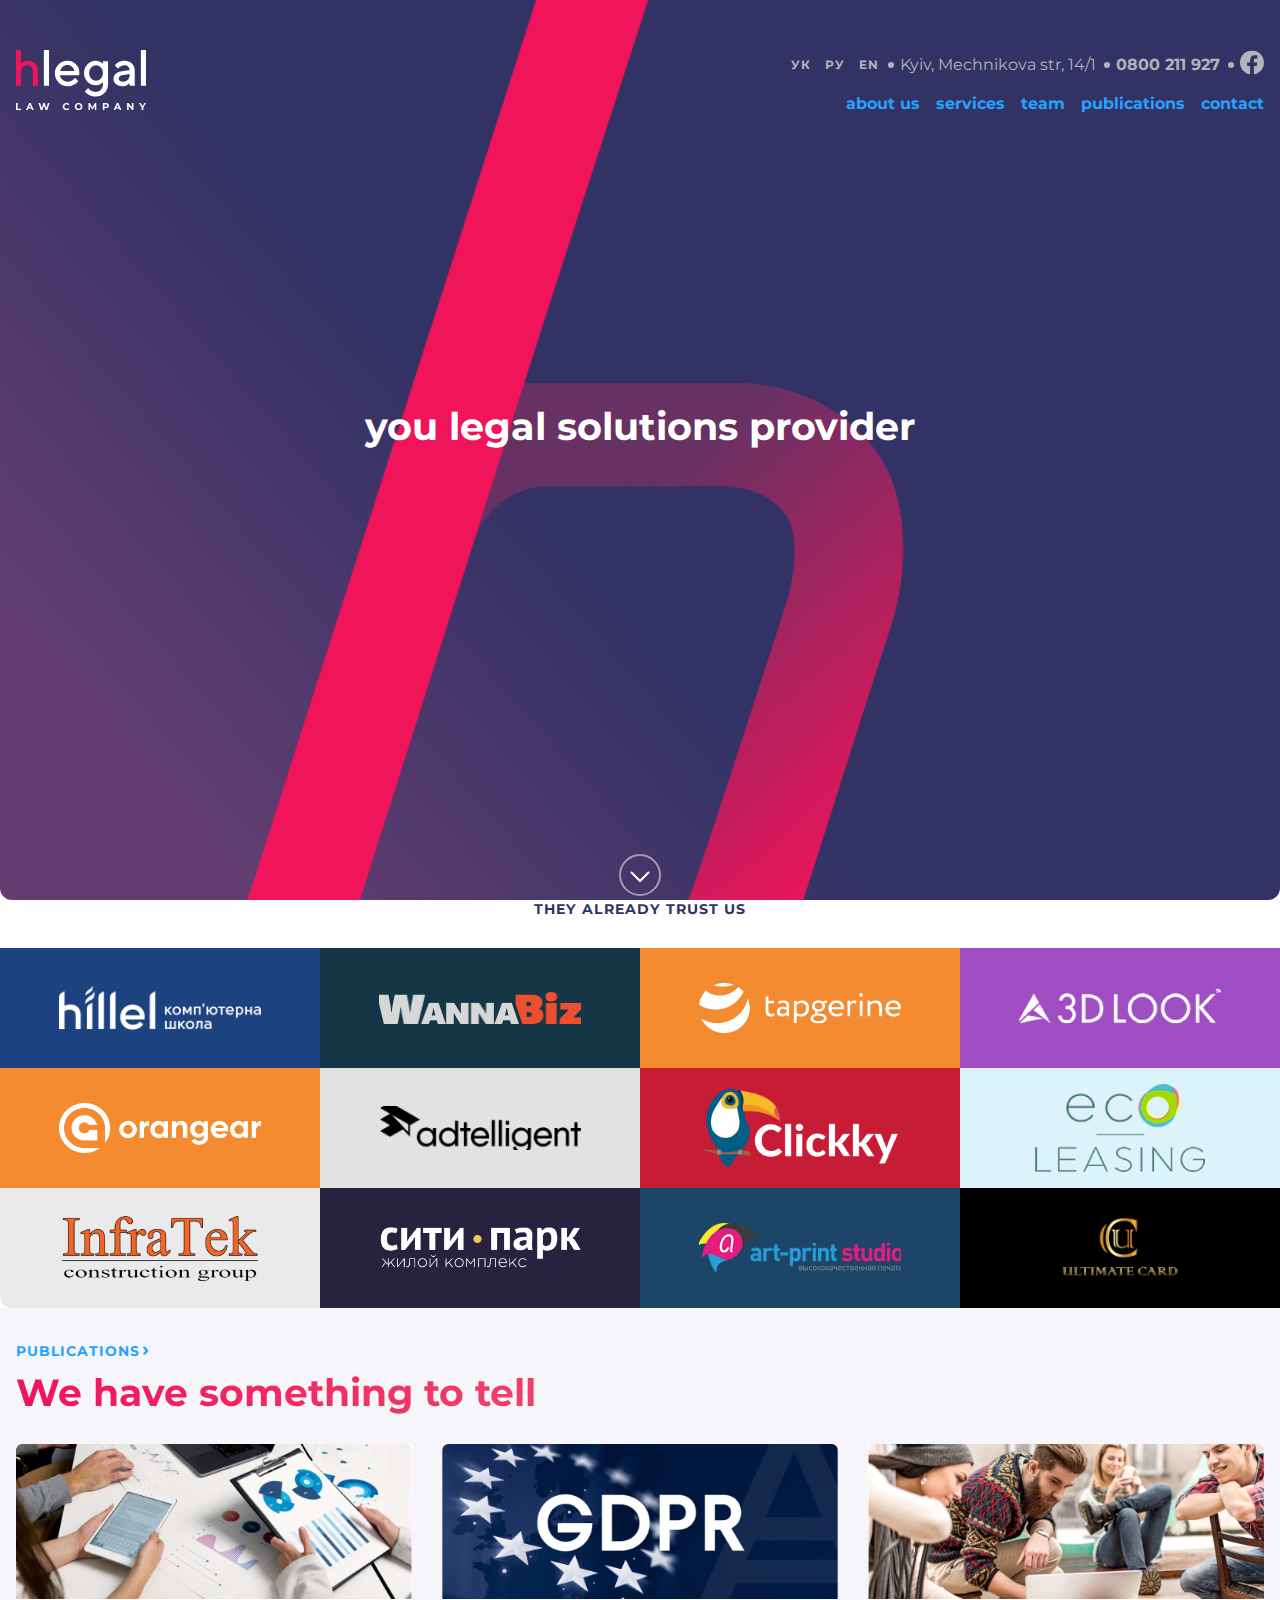
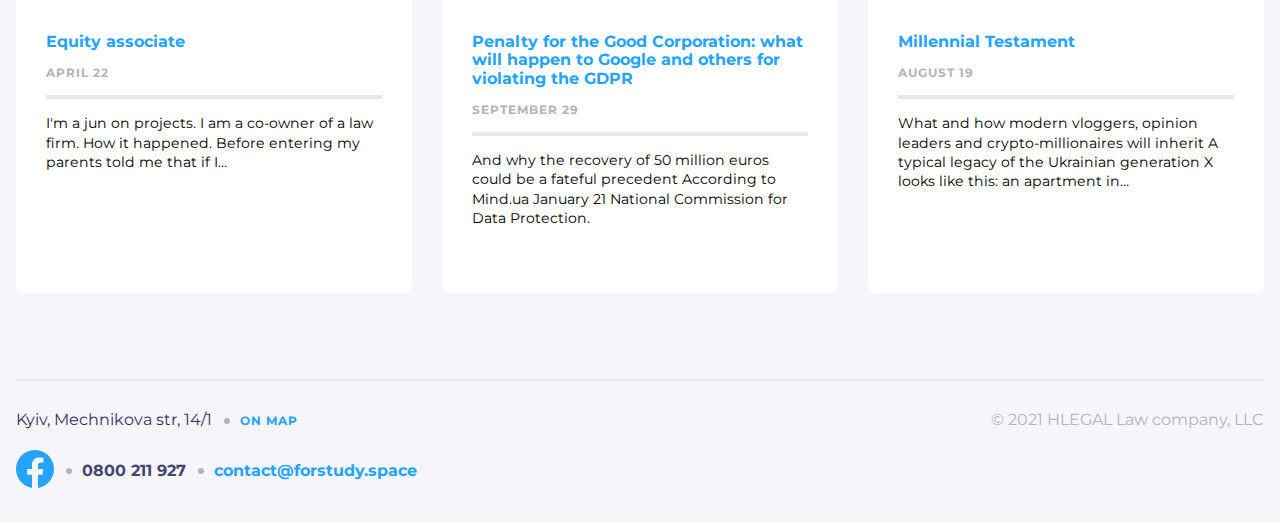
==== index.html @ 9ff01b65 "modified style.css, index.html, added images" ====
<!DOCTYPE html>
<html lang="en">

<head>
    <meta charset="UTF-8">
    <meta http-equiv="X-UA-Compatible" content="IE=edge">
    <meta name="viewport" content="width=device-width, initial-scale=1.0">
    <title>MAIN-PAGE</title>
    <link rel="stylesheet" href="./fonts/font.css">
    <link rel="stylesheet" href="style.css">
</head>

<body>
    <main>
        <div class="bg-gradient">
            <header class="header">
                <div class="main-container">
                    <div class="header-grid-wrapper">
                        <div class="display-flex header-item1">
                            <div class="display-flex">
                                <a href="#" class="logo"><img class="img-logo" src="./images/MainLogo-for-darkpage.svg"
                                        alt="Logo"></a>
                            </div>

                            <div class="burger">
                                <span class=""><img src="./images/Hamburger.svg" alt="burger"></span>
                            </div>
                        </div>

                        <div class="display-flex header-item2 flex-end mobile-flex-start">
                            <div class="lang-buttons">
                                <a href="#" class="lang-btn">ук</a>
                                <a href="#" class="lang-btn">ру</a>
                                <a href="#" class="lang-btn">en</a>
                            </div>

                            <div class="align-items">
                                <span class="dot"></span>
                                <p class="text-style1">Kyiv, Mechnikova str, 14/1</p>
                                <span class="dot"></span>
                                <a href="tel:+30800211927" class="text-style2">0800 211 927</a>
                                <span class="dot"></span>

                                <a class="facebook-mobile-none" href="#"><svg class="facebook-hover" width="24"
                                        height="25" viewBox="0 0 24 25" fill="none" xmlns="http://www.w3.org/2000/svg">
                                        <g clip-path="url(#clip0_1_539)">
                                            <path
                                                d="M24 12.5733C24 5.90541 18.6274 0.5 12 0.5C5.37258 0.5 0 5.90541 0 12.5733C0 18.5995 4.38823 23.5943 10.125 24.5V16.0633H7.07813V12.5733H10.125V9.91343C10.125 6.88755 11.9165 5.21615 14.6576 5.21615C15.9705 5.21615 17.3438 5.45195 17.3438 5.45195V8.42313H15.8306C14.3399 8.42313 13.875 9.35379 13.875 10.3086V12.5733H17.2031L16.6711 16.0633H13.875V24.5C19.6118 23.5943 24 18.5995 24 12.5733Z"
                                                fill="#B3B3BA" />
                                        </g>
                                        <defs>
                                            <clipPath id="clip0_1_539">
                                                <rect width="24" height="24" fill="white"
                                                    transform="translate(0 0.5)" />
                                            </clipPath>
                                        </defs>
                                    </svg>
                                </a>
                            </div>
                        </div>

                        <div class="header-item3">
                            <nav class="nav flex-end mobile-flex-start active">
                                <div class="menu">
                                    <a href="#" class="nav-link">about us</a>
                                    <a href="./pages/service.html" class="nav-link">services</a>
                                    <a href="./pages/team.html" class="nav-link">team</a>
                                    <a href="#" class="nav-link">publications</a>
                                    <a href="./pages/contact.html" class="nav-link">contact</a>
                                </div>
                            </nav>
                        </div>
                    </div>
                </div>
            </header>
            <section class="main-section">
                <div class="content-block">
                    <div></div>
                    <h1>you legal solutions provider</h1>
                    <a href="#" class="hover-scroll-arrow"><svg width="42" height="42" viewBox="0 0 42 42" fill="none"
                            xmlns="http://www.w3.org/2000/svg">
                            <g clip-path="url(#clip0_1_3099)">
                                <circle opacity="0.5" cx="21" cy="21" r="20" stroke="white" stroke-width="2" />
                                <path d="M12 18L21 27L30 18" stroke="white" stroke-width="2" />
                            </g>
                            <defs>
                                <clipPath id="clip0_1_3099">
                                    <rect width="42" height="42" fill="white" />
                                </clipPath>
                            </defs>
                        </svg></a>
                </div>
            </section>
        </div>

        <section class="company-logos-section">
            <h3>They already trust us</h3>
            <div class="logos-wrapper">
                <div class="logo-item bg-blue"><img src="./images/company1.png" alt="logo"></div>
                <div class="logo-item bg-dark-blue"><img src="./images/company2.png" alt="logo"></div>
                <div class="logo-item bg-orange"><img src="./images/company3.png" alt="logo"></div>
                <div class="logo-item bg-violet"><img src="./images/company4.png" alt="logo"></div>
                <div class="logo-item bg-orange"><img src="./images/company5.png" alt="logo"></div>
                <div class="logo-item bg-gray1"><img src="./images/company6.png" alt="logo"></div>
                <div class="logo-item bg-red"><img src="./images/company7.png" alt="logo"></div>
                <div class="logo-item bg-light"><img src="./images/company8.png" alt="logo"></div>
                <div class="logo-item bg-gray2"><img src="./images/company9.png" alt="logo"></div>
                <div class="logo-item bg-dark-violet"><img src="./images/company10.png" alt="logo"></div>
                <div class="logo-item bg-indigo"><img src="./images/company11.png" alt="logo"></div>
                <div class="logo-item bg-black"><img src="./images/company12.png" alt="logo"></div>
            </div>
        </section>

        <section class="service-card-section">
            <div class="main-container">
                <div>
                    <div>
                        <p class="subtitle">Publications<span>&rsaquo;</span></p>
                    </div>
                    <h2 class="service-title-style">We have something to tell</h2>
                </div>

                <div class="service-cards">
                    <article class="single-card">
                        <img src="./images/service-card1.jpg" alt="project">
                        <div class="card-content">
                            <h4>Equity associate</h4>
                            <p class="data">April 22</p>
                            <hr>
                            <p class="card-description">I'm a jun on projects. I am a co-owner of a law firm. How it
                                happened. Before
                                entering my parents told me that if I…
                            </p>
                        </div>
                    </article>

                    <article class="single-card">
                        <img src="./images/service-card2.jpg" alt="euro flag">
                        <div class="card-content">
                            <h4>Penalty for the Good Corporation: what will happen to Google and others for violating
                                the GDPR</h4>
                            <p class="data">September 29</p>
                            <hr>
                            <p class="card-description">And why the recovery of 50 million euros could be a fateful
                                precedent According to Mind.ua January 21 National Commission for Data Protection.
                            </p>
                        </div>
                    </article>

                    <article class="single-card fortablet">
                        <img src="./images/service-card3.jpg" alt="vloggers">
                        <div class="card-content">
                            <h4>Millennial Testament</h4>
                            <p class="data">August 19</p>
                            <hr>
                            <p class="card-description">What and how modern vloggers, opinion leaders and
                                crypto-millionaires will inherit A typical legacy of the Ukrainian generation X looks
                                like this: an apartment in…
                            </p>
                        </div>
                    </article>
                </div>
            </div>
        </section>
    </main>
    <footer class="footer">
        <div class="main-container">
            <hr class="footer-line">
            <div class="space-between flex-wrap">
                <div class="">
                    <div class="display-flex dots-gap-footer">
                        <p class="address">Kyiv, Mechnikova str, 14/1</p>
                        <span class="dot"></span>
                        <a class="map-link" href="#">on map</a>
                    </div>
                    <div class="facebook-block">
                        <a href="#">
                            <svg class="facebook-hover" width="38" height="38" viewBox="0 0 38 38" fill="none"
                                xmlns="http://www.w3.org/2000/svg">
                                <g clip-path="url(#clip0_1_471)">
                                    <path
                                        d="M38 19.1161C38 8.55857 29.4934 0 19 0C8.50658 0 0 8.55857 0 19.1161C0 28.6575 6.94803 36.5659 16.0312 38V24.6419H11.207V19.1161H16.0312V14.9046C16.0312 10.1136 18.8678 7.46723 23.2078 7.46723C25.2866 7.46723 27.4609 7.84059 27.4609 7.84059V12.545H25.0651C22.7048 12.545 21.9688 14.0185 21.9688 15.5302V19.1161H27.2383L26.3959 24.6419H21.9688V38C31.052 36.5659 38 28.6575 38 19.1161Z"
                                        fill="#24A3FF" />
                                </g>
                                <defs>
                                    <clipPath id="clip0_1_471">
                                        <rect width="38" height="38" fill="white" />
                                    </clipPath>
                                </defs>
                            </svg>
                        </a>
                        <span class="dot"></span>
                        <a class="tel-style" href="tel:+30800211927">0800 211 927</a>
                        <span class="dot"></span>
                        <a class="e-mail" href="mailto:contact@forstudy.space">contact@forstudy.space</a>
                    </div>
                </div>
                <p class="copy">© 2021 HLEGAL Law company, LLC</p>
            </div>
        </div>

    </footer>

    <script src="./assets/jquery/jquery-3.7.1.js"></script>
    <script src="./js/script.js"></script>
</body>

</html>
---- fonts/font.css ----
@font-face {
  font-family: "Montserrat"; /* only font name */
  src: local("Montserrat"), url("./Montserrat-Bold.woff2") format("woff2"); /* Path to file with font */
  font-weight: 700;
  font-style: normal;
}

@font-face {
  font-family: "Montserrat"; /* only font name */
  src: local("Montserrat"), url("./Montserrat-Regular.woff2") format("woff2"); /* Path to file with font */
  font-weight: 400;
  font-style: normal;
}
---- style.css ----
:root {
  --container-width: 1600px;
  --basic-space: 1rem;
  --text-size: 16px;
  --text-color: #000000;
  --bg-basic-color: #ffffff;
  --bg-footer-color: #e7ded8;
  --footer-bg-color: #f5f5fa;
  --grey-text: #b3b3ba;
  --accent: #f0145a;
}

* {
  margin: 0;
  padding: 0;
  box-sizing: border-box;
}

a,
a:hover {
  text-decoration: none;
}

html {
  font-family: "Montserrat", sans-serif;
  color: var(--text-color);
  font-size: var(--text-size);
  line-height: 1.15;
  font-weight: 400;
}

body {
  min-height: 100vh;
  display: grid;
  grid-template-rows: auto 1fr auto;
  background-color: var(--basic-color);
}

.main-container {
  width: 100%;
  max-width: calc(var(--container-width) + var(--basic-space) * 2);
  padding-left: var(--basic-space);
  padding-right: var(--basic-space);
  margin-left: auto;
  margin-right: auto;
  position: relative;
}

.bg-gradient {
  border-radius: 0px 0px 12px 12px;
  background: linear-gradient(
    229deg,
    #323264 11.93%,
    #323264 57.17%,
    #643e72 87.46%
  );
  color: #ffffff;
}

.display-flex {
  display: flex;
}

.space-between {
  display: flex;
  justify-content: space-between;
}

.column {
  display: flex;
  flex-direction: column;
}

.align-items {
  display: flex;
  align-items: center;
  gap: 6px;
}

.flex-end {
  display: flex;
  justify-content: flex-end;
}

.align-items .text-style1 {
  color: var(--grey-text);
}
.align-items .text-style2 {
  color: var(--grey-text);
  font-weight: 700;
}

.dot {
  width: 6px;
  height: 6px;
  background-color: var(--grey-text);
  border-radius: 50%;
}

/*-----HEADER-------*/

.header-grid-wrapper {
  display: grid;
  grid-template-columns: repeat(2, 1fr);
  grid-template-rows: repeat(2, 1fr);
  gap: 16px;
  /*margin-bottom: 60px;*/
}

.header-item1 {
  grid-column: 1;
  grid-row: 1/3;
}
.header-item2 {
  grid-column: 2;
  grid-row: 1;
}
.header-item3 {
  grid-column: 2;
  grid-row: 2;
}

.header {
  background-color: transparent;
  padding-top: 50px;
  position: absolute;
  top: 0;
  left: 0;
  width: 100%;
}

.page-name {
  color: #323264;
  font-size: 2.3rem;
  margin-left: 4px;
}

.slash {
  margin-left: 4px;
}

.burger {
  display: none;
}

.lang-buttons {
  display: flex;
  align-items: center;
}

.lang-btn {
  text-transform: uppercase;
  color: var(--grey-text);
  font-size: 0.75rem;
  letter-spacing: 1px;
  font-weight: 700;
  padding: 5px 7px;
  background-color: transparent;
  border-radius: 8px;
}
.lang-btn:hover {
  background-color: var(--accent);
  color: #ffffff;
  transition: 0.3s;
}

.header-facebook:hover path {
  fill: var(--accent);
  transition: 0.3s;
}

.menu {
  display: flex;
  gap: 16px;
}

.nav-link {
  color: #24a3ff;
  text-align: right;
  font-size: var(--text-size);
  font-weight: 700;
}
.nav-link:hover {
  color: var(--accent);
  text-decoration: underline;
  transition: 0.3s;
}

/*-----MAIN SECTION------*/

.main-section {
  min-height: 100vh;
  background: url("./images/h-symbol-mainscreen.png") no-repeat center/contain;
}

.main-section .content-block {
  height: 100vh;
  display: flex;
  flex-direction: column;
  align-items: center;
  justify-content: space-between;
}

.content-block h1 {
  color: #fff;
  font-size: 2.38rem;
  font-weight: 700;
}

.content-block .hover-scroll-arrow svg:hover circle {
  stroke: var(--accent);
  transition: 0.3s;
}
.content-block .hover-scroll-arrow svg:hover path {
  stroke: var(--accent);
  transition: 0.3s;
}

/*----COMPANY LOGOS SECTION----*/

.company-logos-section h3 {
  font-size: 0.88rem;
  color: #323264;
  font-style: normal;
  font-weight: 700;
  line-height: normal;
  letter-spacing: 1px;
  text-transform: uppercase;
  text-align: center;
  margin-bottom: 30px;
}

.company-logos-section .logos-wrapper {
  display: grid;
  grid-template-columns: repeat(4, 1fr);
  max-width: 1700px;
  margin: 0 auto; /*верх и низ без отступов, справа и слева - auto, т.е.по центру контейнер будет*/
}

.company-logos-section .logos-wrapper .logo-item {
  padding: 1rem;
  height: 120px;
  display: flex;
  align-items: center;
  justify-content: center;
}

.company-logos-section .logos-wrapper .logo-item img {
  max-height: 100%;
  max-width: 70%;
}

.bg-blue {
  background-color: #1c4280;
  border-radius: 12px 0 0 0;
}
.bg-dark-blue {
  background-color: #143646;
}
.bg-orange {
  background-color: #f48b30;
}
.bg-violet {
  background-color: #9e4dc3;
  border-radius: 0 12px 0 0;
}
.bg-gray1 {
  background-color: #e2e2e4;
}
.bg-gray2 {
  background-color: #eaeaea;
  border-radius: 0 0 0 12px;
}
.bg-red {
  background-color: #c71c36;
}
.bg-light {
  background-color: #dcf3f9;
}
.bg-dark-violet {
  background-color: #282240;
}
.bg-indigo {
  background-color: #1d4568;
}
.bg-black {
  background-color: #000000;
  border-radius: 0 0 12px 0;
}

/*----SERVICE CARDS SECTION----*/

.service-card-section {
  background-color: var(--footer-bg-color);
  padding-top: 30px;
  padding-bottom: 40px;
}

.subtitle {
  color: #24a3ff;
  font-size: 0.87rem;
  font-weight: 700;
  letter-spacing: 1px;
  text-transform: uppercase;
  margin-bottom: 10px;
}
span {
  font-size: 20px;
  margin-left: 2px;
}

.service-title-style {
  background: linear-gradient(90deg, #f0145a 0.84%, #ef8080 99.96%);
  background-clip: text;
  -webkit-background-clip: text;
  -webkit-text-fill-color: transparent;
  font-size: 2.36rem;
  font-weight: 700;
}

.service-cards {
  display: grid;
  grid-template-columns: repeat(3, 1fr);
  gap: 30px;
  margin-top: 30px;
}

.single-card {
  border-radius: 8px;
  background-color: var(--bg-basic-color);
  height: 430px;
}
.card-content {
  padding: 30px;
}
.card-content h4 {
  color: #24a3ff;
  font-weight: 700;
  margin-bottom: 15px;
}
.data {
  color: var(--grey-text);
  font-size: 0.75rem;
  font-weight: 700;
  letter-spacing: 1px;
  text-transform: uppercase;
}
hr {
  height: 4px;
  background-color: #e6e6f0;
  border: none;
  margin-top: 15px;
  margin-bottom: 15px;
}
.card-description {
  color: var(--text-color);
  font-size: 0.88rem;
  line-height: 1.38;
}

/*-----FOOTER-------*/

.footer {
  background-color: var(--footer-bg-color);
  padding-top: 30px;
  padding-bottom: 30px;
}

.footer-line {
  height: 2px;
  background: #e6e6f0;
  border: none;
  margin-bottom: 30px;
}

.flex-wrap {
  flex-wrap: wrap;
}

.address {
  color: #323264;
  font-size: var(--text-size);
  font-weight: 400;
}

.map-link {
  color: #24a3ff;
  font-size: 0.75rem;
  font-weight: 700;
  letter-spacing: 1px;
  text-transform: uppercase;
}

.dots-gap-footer {
  display: flex;
  align-items: center;
  gap: 10px;
}

.facebook-hover:hover path {
  fill: var(--accent);
  transition: 0.3s;
}

.facebook-block {
  display: flex;
  align-items: center;
  gap: 10px;
  margin-top: 20px;
}

.facebook-block p {
  color: #46466e;
  font-size: var(--text-size);
  font-weight: 700;
}

.e-mail {
  color: #24a3ff;
  font-weight: 700;
}
.e-mail:hover,
.map-link:hover {
  color: var(--accent);
  transition: 0.3s;
}

.tel-style {
  color: #46466e;
  font-weight: 700;
}

.copy {
  color: var(--grey-text);
}

@media (max-width: 1440px) {
  .main-container {
    max-width: 1320px;
  }

  .smaller-container {
    max-width: 1080px;
  }

  /*----company-logos-section----*/
  .bg-blue,
  .bg-violet,
  .bg-gray,
  .bg-black {
    border-radius: 0 0 0 0;
  }

  /*---service-card-section----*/
  .single-card {
    max-width: 420px;
    height: 450px;
  }
  .single-card img {
    width: 100%;
  }
}

@media (max-width: 1024px) {
  .main-container,
  .smaller-container {
    max-width: 904px;
  }

  /*---service-card-section----*/
  .single-card {
    max-width: 420px;
    height: 556px;
  }
  .single-card img {
    width: 100%;
  }
}

@media (max-width: 768px) {
  /*----header----*/

  .header-grid-wrapper {
    display: flex;
    flex-direction: column;
    gap: 30px;
  }

  .header-item1 {
    order: 2;
  }
  .header-item2 {
    order: 1;
  }
  .header-item3 {
    order: 3;
  }

  .mobile-flex-start {
    display: flex;
    justify-content: flex-start;
  }

  /*----company-logos-section----*/
  .company-logos-section .logos-wrapper {
    grid-template-columns: repeat(3, 1fr);
  }

  /*---service-card-section----*/
  .service-cards {
    grid-template-columns: repeat(2, 1fr);
  }

  .fortablet {
    grid-column: 1/3;
    max-width: 100%;
    height: 100%;
  }

  /*----footer---*/
  .flex-wrap {
    margin-left: auto;
    margin-right: auto;
    justify-content: center;
    width: 90%;
  }
  .copy {
    margin-top: 30px;
  }
}

@media (max-width: 375px) {
  .img-logo {
    max-width: 69px;
  }
  .img-slash {
    max-width: 12px;
  }
  .page-name {
    font-size: 1.25rem;
  }

  .burger {
    display: block;
  }

  .header-item1 {
    display: flex;
    justify-content: space-between;
  }

  .header-item2 {
    display: flex;
    justify-content: space-between;
    background-color: #f5f5fa;
    margin-top: -50px;
    padding-top: 10px;
    padding-bottom: 10px;
    margin-left: -1rem;
    margin-right: -1rem;
  }

  .lang-buttons {
    margin-left: 10px;
  }

  .text-style2 {
    margin-right: 15px;
  }

  .nav,
  .text-style1,
  .dot,
  .facebook-mobile-none {
    display: none;
  }

  /*---header end ---*/

  /*----burger-menu----*/

  .burger {
    display: block;
    width: 30px;
    height: 30px;
    margin-left: auto;
    position: relative;
    z-index: 7;
  }
  .nav {
    position: fixed;
    inset: 0;
    width: 100%;
    height: 100%;
    padding: 0.5rem 1rem;
    z-index: -5;
  }
  .nav.active {
    z-index: 5;
    background-color: rgba(50, 50, 50, 0.85);
  }
  .nav .menu {
    display: flex;
    flex-direction: column;
    align-items: center;
    font-size: 1.5rem;
    background-color: #fff;
    border-radius: 0.5rem;
    height: 100%;
    transition: all 0.3s linear;
    transform: translateY(0);
    padding-top: 64px;
  }
  .nav.active .menu {
    transform: translateY(0);
  }

  .nav-link {
    padding: 7px 100px;
    background-color: #f5f5fa;
    border-radius: 12px;
  }
  .nav-link:hover {
    color: #f0145a;
    text-decoration: none;
  }

  /*----company-logos-section----*/
  .company-logos-section .logos-wrapper {
    grid-template-columns: 100%;
    max-height: calc(120px * 6); /*видим 6 лого-карточек*/
    overflow-y: auto; /*остальные лого-карточки будут скролиться*/
  }

  /*---service-card-section----*/
  .service-title-style {
    font-size: 1.88rem;
  }

  .service-cards {
    grid-template-columns: 100%;
  }

  .single-card {
    max-width: 420px;
    height: 100%;
  }

  .fortablet {
    grid-column: 1;
  }

  /*----footer--------*/
  .dot {
    display: none;
  }

  .dots-gap-footer,
  .facebook-block {
    display: flex;
    flex-direction: column;
  }

  .flex-wrap {
    max-width: 398px;
  }

  .copy {
    text-align: center;
  }
}
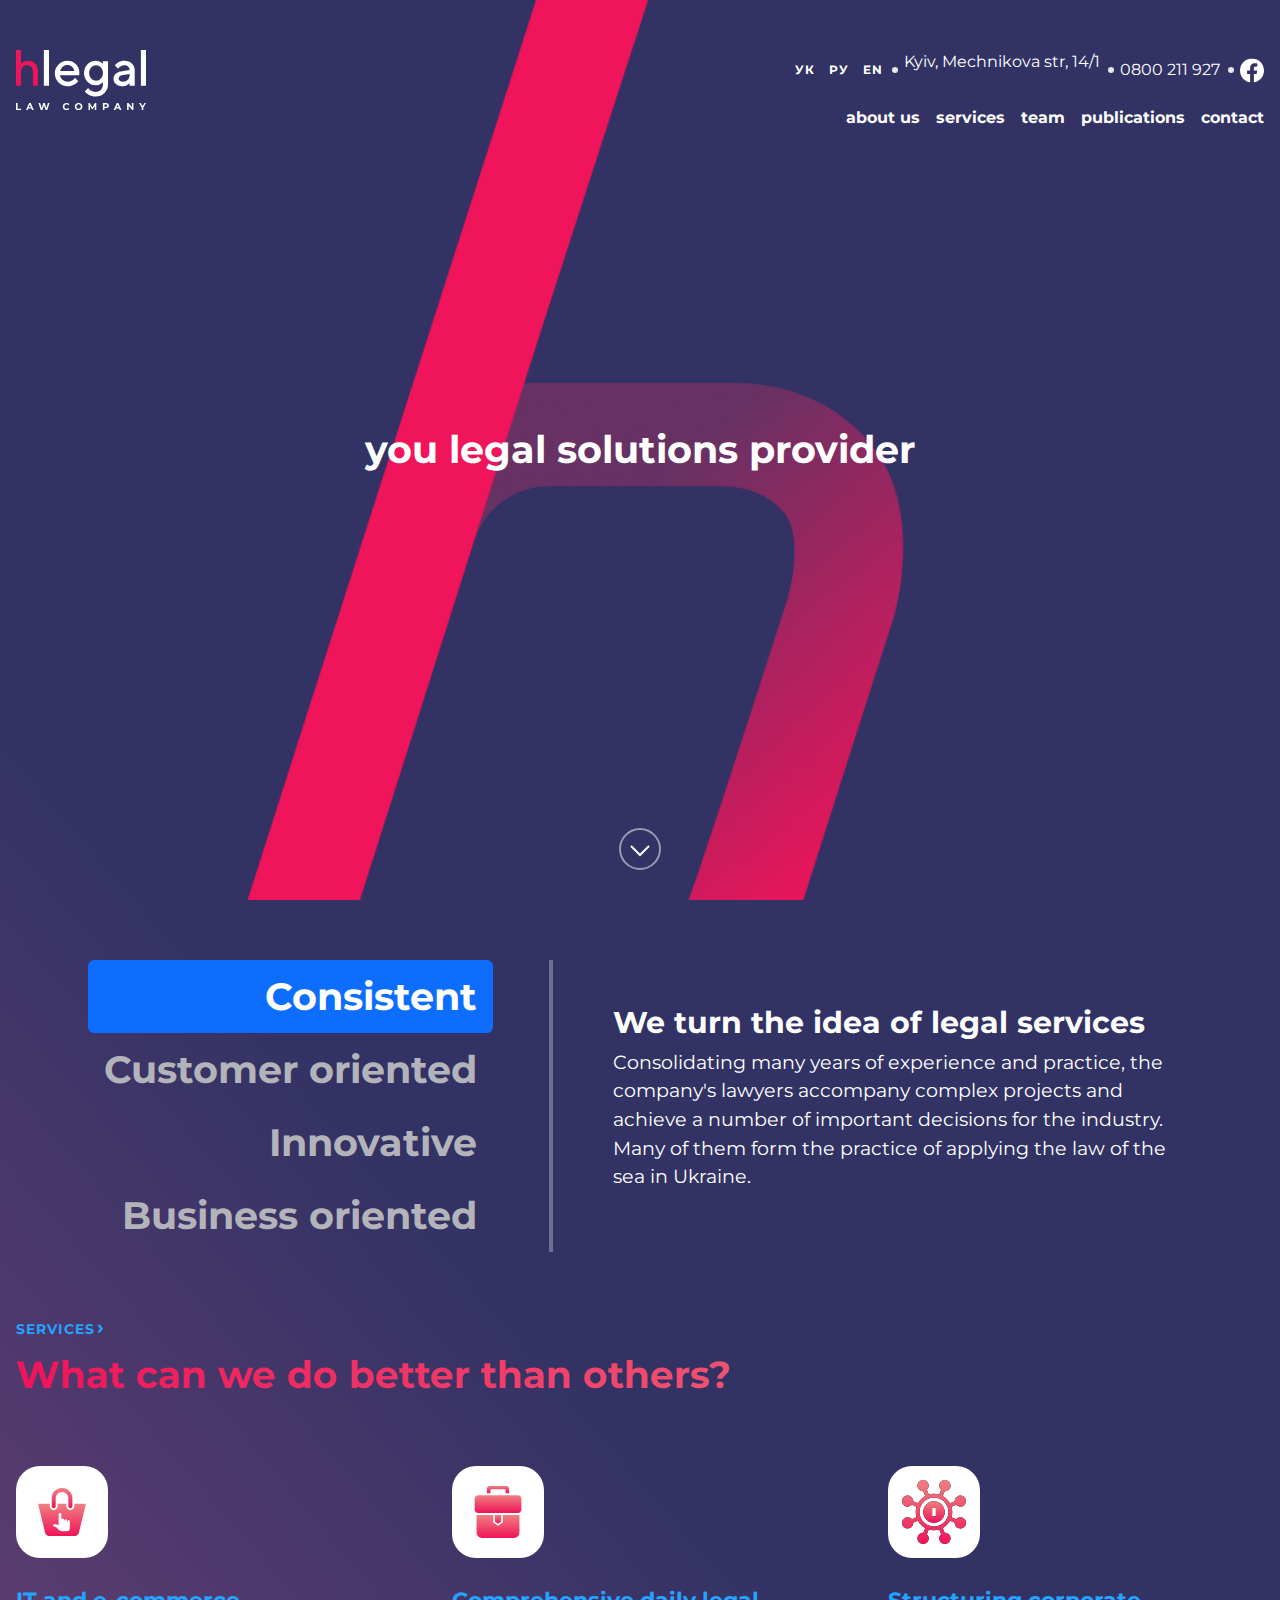
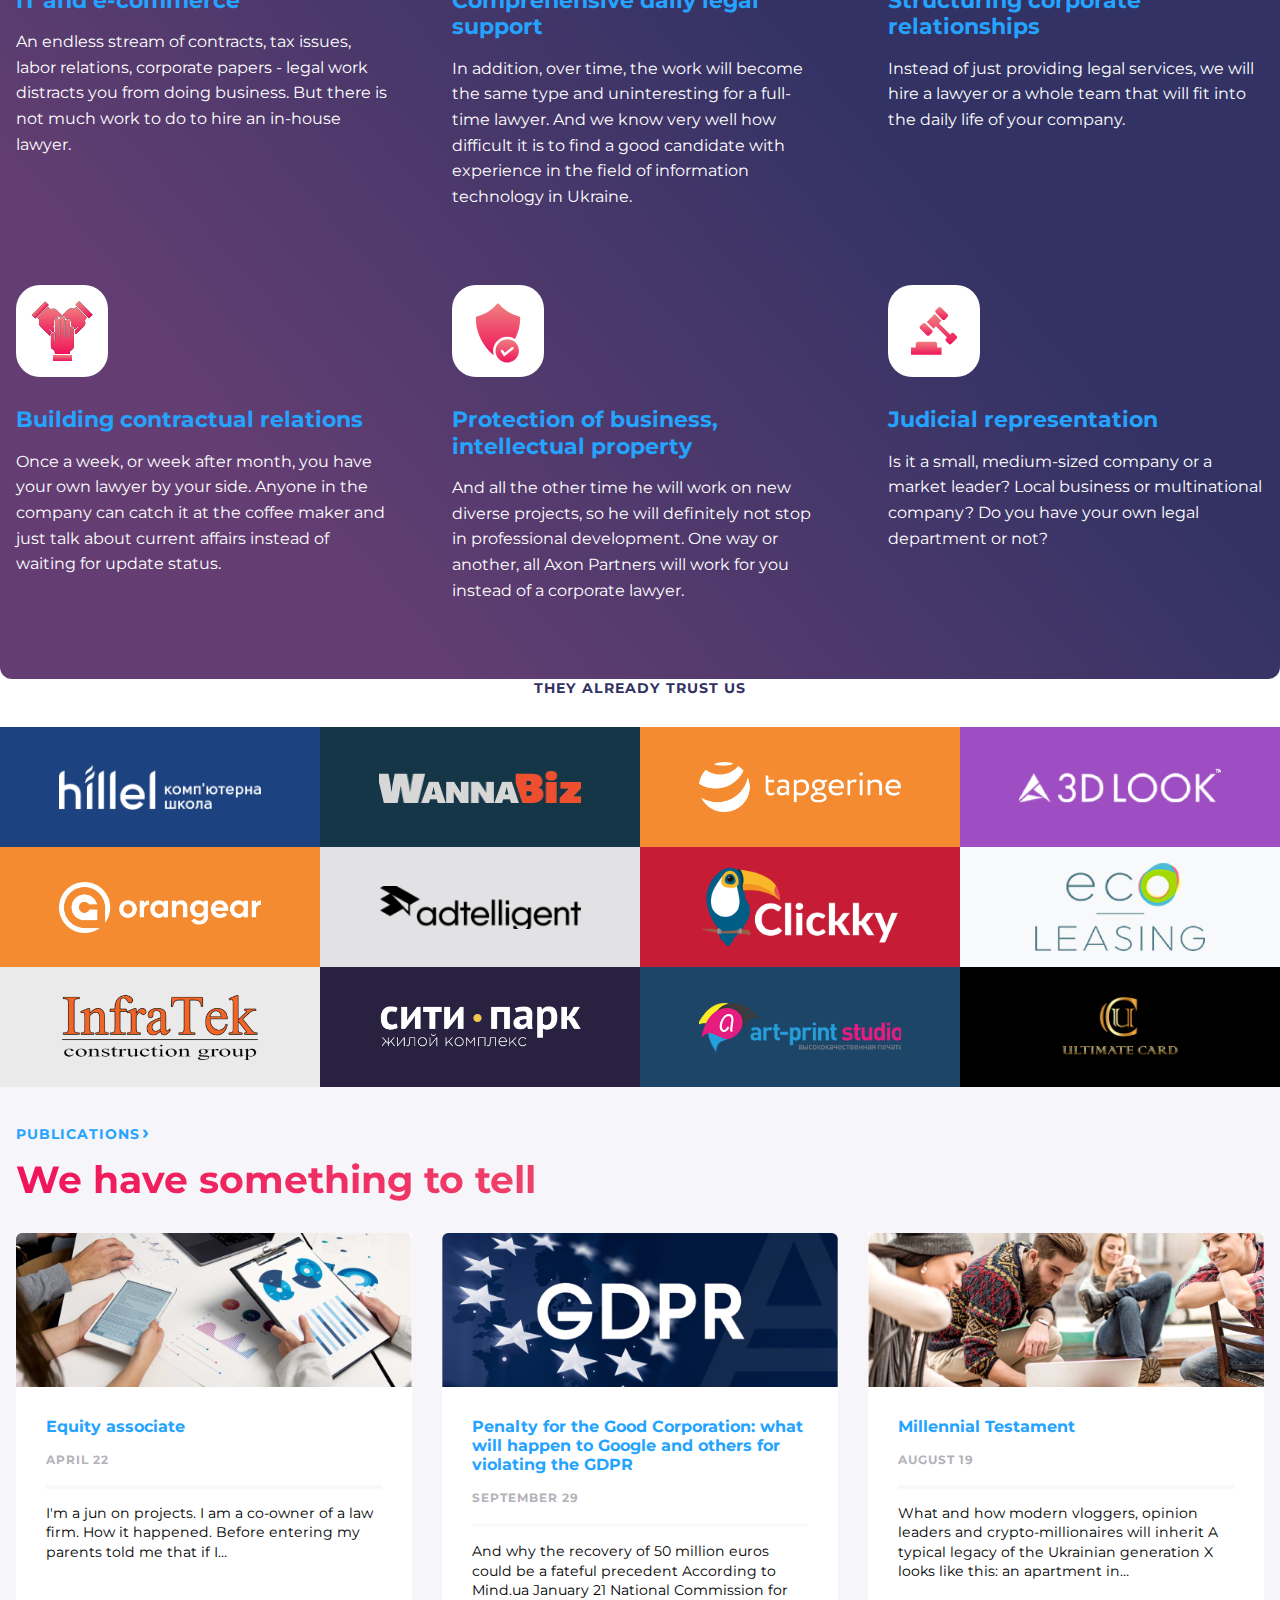
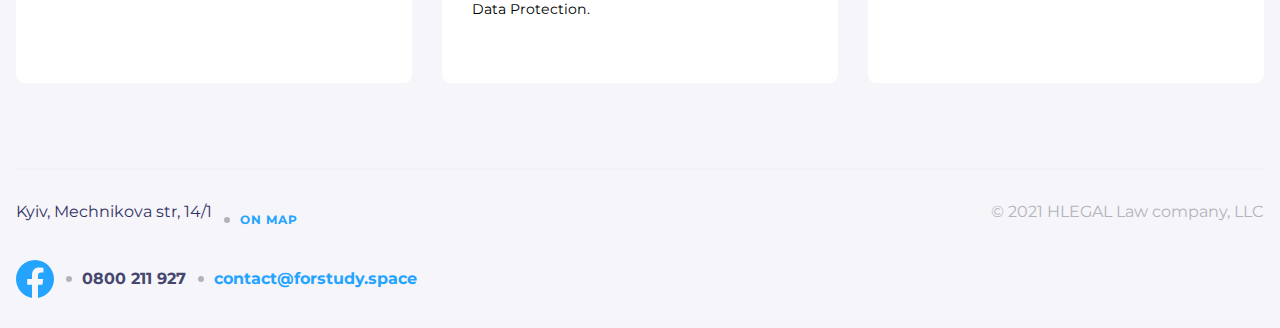
==== commit 0f65dac5: "added images, bootstrap tabs, modified index.html and style.css" ====
--- a/index.html
+++ b/index.html
@@ -6,35 +6,43 @@
     <meta http-equiv="X-UA-Compatible" content="IE=edge">
     <meta name="viewport" content="width=device-width, initial-scale=1.0">
     <title>MAIN-PAGE</title>
+    <link rel="stylesheet" href="./assets/bootstrap-5.3.2-dist/css/bootstrap.min.css">
     <link rel="stylesheet" href="./fonts/font.css">
     <link rel="stylesheet" href="style.css">
+
 </head>
 
 <body>
     <main>
-        <div class="bg-gradient">
+        <div class="bg-gradient-box">
             <header class="header">
                 <div class="main-container">
                     <div class="header-grid-wrapper">
-                        <div class="display-flex header-item1">
+                        <div class="display-flex-pos header-item1">
                             <div class="display-flex">
                                 <a href="#" class="logo"><img class="img-logo" src="./images/MainLogo-for-darkpage.svg"
                                         alt="Logo"></a>
                             </div>
 
                             <div class="burger">
-                                <span class=""><img src="./images/Hamburger.svg" alt="burger"></span>
-                            </div>
-                        </div>
-
-                        <div class="display-flex header-item2 flex-end mobile-flex-start">
+                                <svg width="32" height="33" viewBox="0 0 32 33" fill="none"
+                                    xmlns="http://www.w3.org/2000/svg">
+                                    <path d="M7 10.5H25" stroke="white" stroke-width="2" />
+                                    <path d="M7 16.5H25" stroke="white" stroke-width="2" />
+                                    <path d="M7 22.5H25" stroke="white" stroke-width="2" />
+                                </svg>
+
+                            </div>
+                        </div>
+
+                        <div class="display-flex-pos header-item2 flex-end mobile-flex-start">
                             <div class="lang-buttons">
                                 <a href="#" class="lang-btn">ук</a>
                                 <a href="#" class="lang-btn">ру</a>
                                 <a href="#" class="lang-btn">en</a>
                             </div>
 
-                            <div class="align-items">
+                            <div class="align-items-position">
                                 <span class="dot"></span>
                                 <p class="text-style1">Kyiv, Mechnikova str, 14/1</p>
                                 <span class="dot"></span>
@@ -60,13 +68,13 @@
                         </div>
 
                         <div class="header-item3">
-                            <nav class="nav flex-end mobile-flex-start active">
+                            <nav class="nav-menu flex-end mobile-flex-start active">
                                 <div class="menu">
-                                    <a href="#" class="nav-link">about us</a>
-                                    <a href="./pages/service.html" class="nav-link">services</a>
-                                    <a href="./pages/team.html" class="nav-link">team</a>
-                                    <a href="#" class="nav-link">publications</a>
-                                    <a href="./pages/contact.html" class="nav-link">contact</a>
+                                    <a href="#" class="menu-nav-link">about us</a>
+                                    <a href="./pages/service.html" class="menu-nav-link">services</a>
+                                    <a href="./pages/team.html" class="menu-nav-link">team</a>
+                                    <a href="#" class="menu-nav-link">publications</a>
+                                    <a href="./pages/contact.html" class="menu-nav-link">contact</a>
                                 </div>
                             </nav>
                         </div>
@@ -91,6 +99,126 @@
                         </svg></a>
                 </div>
             </section>
+            <!--------Tabs from Bootstrap:----------->
+            <section class="second-section py-rem">
+
+                <div class="content-block py-rem">
+                    <div class="wrapper d-flex align-items-center">
+                        <div class="nav flex-column flex-row-mobile nav-pills me-3" id="v-pills-tab" role="tablist"
+                            aria-orientation="vertical">
+                            <button class="nav-link active tab-btn-style" id="v-pills-home-tab" data-bs-toggle="pill"
+                                data-bs-target="#v-pills-home" type="button" role="tab" aria-controls="v-pills-home"
+                                aria-selected="true">Consistent</button>
+                            <button class="nav-link tab-btn-style" id="v-pills-profile-tab" data-bs-toggle="pill"
+                                data-bs-target="#v-pills-profile" type="button" role="tab"
+                                aria-controls="v-pills-profile" aria-selected="false">Customer oriented</button>
+                            <button class="nav-link tab-btn-style" id="v-pills-messages-tab" data-bs-toggle="pill"
+                                data-bs-target="#v-pills-messages" type="button" role="tab"
+                                aria-controls="v-pills-messages" aria-selected="false">Innovative</button>
+                            <button class="nav-link tab-btn-style" id="v-pills-settings-tab" data-bs-toggle="pill"
+                                data-bs-target="#v-pills-settings" type="button" role="tab"
+                                aria-controls="v-pills-settings" aria-selected="false">Business oriented</button>
+                        </div>
+                        <div class="tab-line"></div>
+                        <div class="tab-content" id="v-pills-tabContent">
+                            <div class="tab-pane fade show active" id="v-pills-home" role="tabpanel"
+                                aria-labelledby="v-pills-home-tab">
+                                <h3>We turn the idea of legal services</h3>
+                                <p class="tab-text-style">Consolidating many years of experience and practice, the
+                                    company's lawyers accompany
+                                    complex projects and achieve a number of important decisions for the industry.
+                                    Many
+                                    of them form the practice of applying the law of the sea in Ukraine.</p>
+                            </div>
+                            <div class="tab-pane fade" id="v-pills-profile" role="tabpanel"
+                                aria-labelledby="v-pills-profile-tab">
+                                <h3>Customer oriented</h3>
+                                <p class="tab-text-style">Consolidating many years of experience and practice, the
+                                    company's lawyers accompany
+                                    complex projects and achieve a number of important decisions for the industry.
+                                    Many
+                                    of them form the practice of applying the law of the sea in Ukraine.</p>
+                            </div>
+                            <div class="tab-pane fade" id="v-pills-messages" role="tabpanel"
+                                aria-labelledby="v-pills-messages-tab">
+                                <h3>Innovative</h3>
+                                <p class="tab-text-style">Consolidating many years of experience and practice, the
+                                    company's lawyers accompany
+                                    complex projects and achieve a number of important decisions for the industry.
+                                    Many
+                                    of them form the practice of applying the law of the sea in Ukraine.</p>
+                            </div>
+                            <div class="tab-pane fade" id="v-pills-settings" role="tabpanel"
+                                aria-labelledby="v-pills-settings-tab">
+                                <h3>Business oriented</h3>
+                                <p class="tab-text-style">Consolidating many years of experience and practice, the
+                                    company's lawyers accompany
+                                    complex projects and achieve a number of important decisions for the industry.
+                                    Many
+                                    of them form the practice of applying the law of the sea in Ukraine.</p>
+                            </div>
+                        </div>
+                    </div>
+                </div>
+
+            </section>
+
+            <section class="third-section-icons">
+                <div class="main-container">
+                    <div class="icons-title">
+                        <p class="subtitle">Services<span>&rsaquo;</span></p>
+                        <h2 class="service-title-style">What can we do better than others?</h2>
+                    </div>
+                    <div class="icon-cards-wrapper">
+                        <div class="single-icon-card">
+                            <img src="./images/upside1-icon.svg" alt="bag icon">
+                            <h3>IT and e-commerce</h3>
+                            <p>An endless stream of contracts, tax issues, labor relations, corporate papers - legal
+                                work distracts you from doing business. But there is not much work to do to hire an
+                                in-house lawyer.
+                            </p>
+                        </div>
+                        <div class="single-icon-card">
+                            <img src="./images/upside2-icon.svg" alt="bag icon">
+                            <h3>Comprehensive daily legal support</h3>
+                            <p>In addition, over time, the work will become the same type and uninteresting for a
+                                full-time lawyer. And we know very well how difficult it is to find a good candidate
+                                with experience in the field of information technology in Ukraine.
+                            </p>
+                        </div>
+                        <div class="single-icon-card">
+                            <img src="./images/upside3-icon.svg" alt="bag icon">
+                            <h3>Structuring corporate relationships</h3>
+                            <p>Instead of just providing legal services, we will hire a lawyer or a whole team that will
+                                fit into the daily life of your company.
+                            </p>
+                        </div>
+                        <div class="single-icon-card">
+                            <img src="./images/upside4-icon.svg" alt="bag icon">
+                            <h3>Building contractual relations</h3>
+                            <p>Once a week, or week after month, you have your own lawyer by your side. Anyone in the
+                                company can catch it at the coffee maker and just talk about current affairs instead of
+                                waiting for update status.
+                            </p>
+                        </div>
+                        <div class="single-icon-card">
+                            <img src="./images/upside5-icon.svg" alt="bag icon">
+                            <h3>Protection of business, intellectual property</h3>
+                            <p>And all the other time he will work on new diverse projects, so he will definitely not
+                                stop in professional development. One way or another, all Axon Partners will work for
+                                you instead of a corporate lawyer.
+                            </p>
+                        </div>
+                        <div class="single-icon-card">
+                            <img src="./images/upside6-icon.svg" alt="bag icon">
+                            <h3>Judicial representation</h3>
+                            <p>Is it a small, medium-sized company or a market leader? Local business or multinational
+                                company? Do you have your own legal department or not?
+                            </p>
+                        </div>
+                    </div>
+                </div>
+            </section>
         </div>
 
         <section class="company-logos-section">
@@ -114,46 +242,47 @@
         <section class="service-card-section">
             <div class="main-container">
                 <div>
-                    <div>
-                        <p class="subtitle">Publications<span>&rsaquo;</span></p>
-                    </div>
+                    <p class="subtitle">Publications<span>&rsaquo;</span></p>
                     <h2 class="service-title-style">We have something to tell</h2>
                 </div>
 
                 <div class="service-cards">
-                    <article class="single-card">
+                    <article class="single-card-item">
                         <img src="./images/service-card1.jpg" alt="project">
-                        <div class="card-content">
-                            <h4>Equity associate</h4>
+                        <div class="card-content-pad">
+                            <h4 class="card-title">Equity associate</h4>
                             <p class="data">April 22</p>
                             <hr>
-                            <p class="card-description">I'm a jun on projects. I am a co-owner of a law firm. How it
+                            <p class="card-description-style">I'm a jun on projects. I am a co-owner of a law firm. How
+                                it
                                 happened. Before
                                 entering my parents told me that if I…
                             </p>
                         </div>
                     </article>
 
-                    <article class="single-card">
+                    <article class="single-card-item">
                         <img src="./images/service-card2.jpg" alt="euro flag">
-                        <div class="card-content">
-                            <h4>Penalty for the Good Corporation: what will happen to Google and others for violating
+                        <div class="card-content-pad">
+                            <h4 class="card-title">Penalty for the Good Corporation: what will happen to Google and
+                                others for violating
                                 the GDPR</h4>
                             <p class="data">September 29</p>
                             <hr>
-                            <p class="card-description">And why the recovery of 50 million euros could be a fateful
+                            <p class="card-description-style">And why the recovery of 50 million euros could be a
+                                fateful
                                 precedent According to Mind.ua January 21 National Commission for Data Protection.
                             </p>
                         </div>
                     </article>
 
-                    <article class="single-card fortablet">
+                    <article class="single-card-item fortablet">
                         <img src="./images/service-card3.jpg" alt="vloggers">
-                        <div class="card-content">
-                            <h4>Millennial Testament</h4>
+                        <div class="card-content-pad">
+                            <h4 class="card-title">Millennial Testament</h4>
                             <p class="data">August 19</p>
                             <hr>
-                            <p class="card-description">What and how modern vloggers, opinion leaders and
+                            <p class="card-description-style">What and how modern vloggers, opinion leaders and
                                 crypto-millionaires will inherit A typical legacy of the Ukrainian generation X looks
                                 like this: an apartment in…
                             </p>
@@ -168,14 +297,14 @@
             <hr class="footer-line">
             <div class="space-between flex-wrap">
                 <div class="">
-                    <div class="display-flex dots-gap-footer">
+                    <div class="display-flex-pos dots-gap-footer">
                         <p class="address">Kyiv, Mechnikova str, 14/1</p>
-                        <span class="dot"></span>
+                        <span class="dot-footer"></span>
                         <a class="map-link" href="#">on map</a>
                     </div>
                     <div class="facebook-block">
                         <a href="#">
-                            <svg class="facebook-hover" width="38" height="38" viewBox="0 0 38 38" fill="none"
+                            <svg class="facebook-footer" width="38" height="38" viewBox="0 0 38 38" fill="none"
                                 xmlns="http://www.w3.org/2000/svg">
                                 <g clip-path="url(#clip0_1_471)">
                                     <path
@@ -189,9 +318,9 @@
                                 </defs>
                             </svg>
                         </a>
-                        <span class="dot"></span>
+                        <span class="dot-footer"></span>
                         <a class="tel-style" href="tel:+30800211927">0800 211 927</a>
-                        <span class="dot"></span>
+                        <span class="dot-footer"></span>
                         <a class="e-mail" href="mailto:contact@forstudy.space">contact@forstudy.space</a>
                     </div>
                 </div>
@@ -202,6 +331,7 @@
     </footer>
 
     <script src="./assets/jquery/jquery-3.7.1.js"></script>
+    <script src="./assets/bootstrap-5.3.2-dist/js/bootstrap.min.js"></script>
     <script src="./js/script.js"></script>
 </body>
 
--- a/style.css
+++ b/style.css
@@ -46,7 +46,7 @@
   position: relative;
 }
 
-.bg-gradient {
+.bg-gradient-box {
   border-radius: 0px 0px 12px 12px;
   background: linear-gradient(
     229deg,
@@ -57,7 +57,7 @@
   color: #ffffff;
 }
 
-.display-flex {
+.display-flex-pos {
   display: flex;
 }
 
@@ -71,7 +71,7 @@
   flex-direction: column;
 }
 
-.align-items {
+.align-items-position {
   display: flex;
   align-items: center;
   gap: 6px;
@@ -82,18 +82,19 @@
   justify-content: flex-end;
 }
 
-.align-items .text-style1 {
-  color: var(--grey-text);
-}
 .align-items .text-style2 {
-  color: var(--grey-text);
-  font-weight: 700;
+  color: #ffffff;
+  font-weight: 700;
+}
+
+.align-items .text-style2 {
+  color: #ffffff;
 }
 
 .dot {
   width: 6px;
   height: 6px;
-  background-color: var(--grey-text);
+  background-color: #e6e6f0;
   border-radius: 50%;
 }
 
@@ -129,16 +130,6 @@
   width: 100%;
 }
 
-.page-name {
-  color: #323264;
-  font-size: 2.3rem;
-  margin-left: 4px;
-}
-
-.slash {
-  margin-left: 4px;
-}
-
 .burger {
   display: none;
 }
@@ -149,8 +140,9 @@
 }
 
 .lang-btn {
+  font-family: "Montserrat", sans-serif;
   text-transform: uppercase;
-  color: var(--grey-text);
+  color: #ffffff;
   font-size: 0.75rem;
   letter-spacing: 1px;
   font-weight: 700;
@@ -164,7 +156,10 @@
   transition: 0.3s;
 }
 
-.header-facebook:hover path {
+.facebook-hover path {
+  fill: #ffffff;
+}
+.facebook-hover:hover path {
   fill: var(--accent);
   transition: 0.3s;
 }
@@ -174,18 +169,25 @@
   gap: 16px;
 }
 
-.nav-link {
-  color: #24a3ff;
+.menu-nav-link {
+  font-family: "Montserrat", sans-serif;
+  color: #ffffff;
   text-align: right;
   font-size: var(--text-size);
   font-weight: 700;
 }
-.nav-link:hover {
+.menu-nav-link:hover {
   color: var(--accent);
   text-decoration: underline;
   transition: 0.3s;
 }
 
+.text-style1,
+.text-style2 {
+  font-family: "Montserrat", sans-serif;
+  color: #ffffff;
+}
+
 /*-----MAIN SECTION------*/
 
 .main-section {
@@ -202,9 +204,11 @@
 }
 
 .content-block h1 {
+  font-family: "Montserrat", sans-serif;
   color: #fff;
   font-size: 2.38rem;
   font-weight: 700;
+  margin-top: 80px;
 }
 
 .content-block .hover-scroll-arrow svg:hover circle {
@@ -215,10 +219,106 @@
   stroke: var(--accent);
   transition: 0.3s;
 }
+.content-block .hover-scroll-arrow {
+  margin-bottom: 30px;
+}
+
+/*-----SECOND SECTION TABS------*/
+
+/*vertical tab line:*/
+.second-section {
+  margin-top: 60px;
+}
+
+.content-block {
+  display: flex;
+  justify-content: center;
+}
+
+.second-section .tab-line {
+  width: 4px;
+  min-width: 4px;
+  background-color: rgba(255, 255, 255, 0.3);
+  margin-left: 40px;
+  margin-right: 60px;
+  align-self: stretch;
+}
+
+.tab-btn-style {
+  font-family: "Montserrat", sans-serif;
+  color: var(--grey-text, #b3b3ba);
+  font-size: 2.38rem;
+  font-weight: 700;
+  text-align: end;
+}
+
+.nav-link:hover {
+  background: var(
+    --gradient-text-red-reversed,
+    linear-gradient(90deg, #ef8080 0.84%, #f0145a 99.96%)
+  );
+  background-clip: text;
+  -webkit-background-clip: text;
+  -webkit-text-fill-color: transparent;
+  transition: 0.3s;
+}
+/*.active {
+  background: var(
+    --gradient-text-red-reversed,
+    linear-gradient(90deg, #ef8080 0.84%, #f0145a 99.96%)
+  );
+  background-clip: text;
+  -webkit-background-clip: text;
+  -webkit-text-fill-color: transparent;
+}*/
+
+.tab-pane {
+  max-width: 860px;
+  font-family: "Montserrat", sans-serif;
+}
+.tab-pane h3 {
+  font-size: 1.88rem;
+  font-weight: 700;
+}
+.tab-pane .tab-text-style {
+  font-size: 1.19rem;
+  font-weight: 400;
+  color: #ffffff !important;
+}
+
+/*-----THIRD SECTION ICONS BLOCK---*/
+
+.icons-title {
+  margin-top: 60px;
+}
+
+.icon-cards-wrapper {
+  padding-top: 60px;
+  padding-bottom: 60px;
+  display: grid;
+  grid-template-columns: repeat(3, 1fr);
+  gap: 60px;
+}
+
+.single-icon-card h3 {
+  color: #24a3ff;
+  font-family: "Montserrat", sans-serif;
+  font-size: 1.38rem;
+  font-weight: 700;
+  margin-top: 30px;
+  margin-bottom: 15px;
+}
+
+.single-icon-card p {
+  font-family: "Montserrat", sans-serif;
+  font-size: 1rem;
+  line-height: 1.6; /* 162.5% */
+}
 
 /*----COMPANY LOGOS SECTION----*/
 
 .company-logos-section h3 {
+  font-family: "Montserrat", sans-serif;
   font-size: 0.88rem;
   color: #323264;
   font-style: normal;
@@ -297,6 +397,7 @@
 }
 
 .subtitle {
+  font-family: "Montserrat", sans-serif;
   color: #24a3ff;
   font-size: 0.87rem;
   font-weight: 700;
@@ -310,6 +411,7 @@
 }
 
 .service-title-style {
+  font-family: "Montserrat", sans-serif;
   background: linear-gradient(90deg, #f0145a 0.84%, #ef8080 99.96%);
   background-clip: text;
   -webkit-background-clip: text;
@@ -325,20 +427,23 @@
   margin-top: 30px;
 }
 
-.single-card {
+.single-card-item {
   border-radius: 8px;
   background-color: var(--bg-basic-color);
   height: 430px;
 }
-.card-content {
+.card-content-pad {
   padding: 30px;
 }
-.card-content h4 {
+.card-content-pad .card-title {
+  font-family: "Montserrat", sans-serif;
   color: #24a3ff;
   font-weight: 700;
+  font-size: 1rem;
   margin-bottom: 15px;
 }
 .data {
+  font-family: "Montserrat", sans-serif;
   color: var(--grey-text);
   font-size: 0.75rem;
   font-weight: 700;
@@ -352,10 +457,11 @@
   margin-top: 15px;
   margin-bottom: 15px;
 }
-.card-description {
+.card-description-style {
   color: var(--text-color);
   font-size: 0.88rem;
   line-height: 1.38;
+  font-family: "Montserrat", sans-serif;
 }
 
 /*-----FOOTER-------*/
@@ -381,9 +487,11 @@
   color: #323264;
   font-size: var(--text-size);
   font-weight: 400;
+  font-family: "Montserrat", sans-serif;
 }
 
 .map-link {
+  font-family: "Montserrat", sans-serif;
   color: #24a3ff;
   font-size: 0.75rem;
   font-weight: 700;
@@ -397,9 +505,19 @@
   gap: 10px;
 }
 
-.facebook-hover:hover path {
+.facebook-footer path {
+  fill: #24a3ff;
+}
+.facebook-footer:hover path {
   fill: var(--accent);
   transition: 0.3s;
+}
+
+.dot-footer {
+  width: 6px;
+  height: 6px;
+  border-radius: 50%;
+  background-color: #b3b3ba;
 }
 
 .facebook-block {
@@ -418,6 +536,7 @@
 .e-mail {
   color: #24a3ff;
   font-weight: 700;
+  font-family: "Montserrat", sans-serif;
 }
 .e-mail:hover,
 .map-link:hover {
@@ -428,10 +547,12 @@
 .tel-style {
   color: #46466e;
   font-weight: 700;
+  font-family: "Montserrat", sans-serif;
 }
 
 .copy {
   color: var(--grey-text);
+  font-family: "Montserrat", sans-serif;
 }
 
 @media (max-width: 1440px) {
@@ -443,20 +564,25 @@
     max-width: 1080px;
   }
 
+  /*----second-section-tabs:----*/
+  .tab-pane {
+    max-width: 580px;
+  }
+
   /*----company-logos-section----*/
   .bg-blue,
   .bg-violet,
-  .bg-gray,
+  .bg-gray2,
   .bg-black {
     border-radius: 0 0 0 0;
   }
 
   /*---service-card-section----*/
-  .single-card {
+  .single-card-item {
     max-width: 420px;
     height: 450px;
   }
-  .single-card img {
+  .single-card-item img {
     width: 100%;
   }
 }
@@ -468,16 +594,20 @@
   }
 
   /*---service-card-section----*/
-  .single-card {
+  .single-card-item {
     max-width: 420px;
     height: 556px;
   }
-  .single-card img {
+  .single-card-item img {
     width: 100%;
   }
 }
 
 @media (max-width: 768px) {
+  .main-section {
+    background-size: cover; /*расположение h символа на весь экран*/
+  }
+
   /*----header----*/
 
   .header-grid-wrapper {
@@ -499,6 +629,53 @@
   .mobile-flex-start {
     display: flex;
     justify-content: flex-start;
+  }
+
+  /*----second-section-tabs:----*/
+  .second-section .wrapper {
+    flex-direction: column;
+  }
+
+  .second-section .tab-line {
+    width: 100%;
+    height: 4px;
+    margin: 60px 0;
+  }
+
+  /*.wrapper .flex-row-mobile {
+    display: flex;
+    flex-direction: row;
+    flex-wrap: nowrap;
+
+    /*position: absolute;
+    transform: translateX(6px);
+    overflow-x: auto;
+    max-width: calc(100vw) !important;
+    padding-left: 1rem;
+    padding-right: 1rem;
+  }*/
+
+  .tab-pane {
+    max-width: 648px;
+  }
+
+  /*.second-section .nav-pills {
+    position: absolute;
+    transform: translateX(6px);
+    overflow-x: auto;
+    max-width: calc(100vw) !important;
+    padding-left: 1rem;
+    padding-right: 1rem;
+  }*/
+
+  .second-section .nav-pills .nav-link {
+    min-width: 150px;
+  }
+
+  /*-----third section-icons block---*/
+  .icon-cards-wrapper {
+    grid-template-columns: repeat(2, 1fr);
+    gap: 60px;
   }
 
   /*----company-logos-section----*/
@@ -530,14 +707,21 @@
 }
 
 @media (max-width: 375px) {
+  .main-section,                   /*позиция h символа*/
+  .main-section .content-block {
+    height: initial;
+    min-height: initial;
+    aspect-ratio: 1/1.6;
+  }
+
+  .content-block h1 {
+    max-width: 300px;
+    text-align: center;
+    margin-top: 80px;
+  }
+
   .img-logo {
     max-width: 69px;
-  }
-  .img-slash {
-    max-width: 12px;
-  }
-  .page-name {
-    font-size: 1.25rem;
   }
 
   .burger {
@@ -547,12 +731,15 @@
   .header-item1 {
     display: flex;
     justify-content: space-between;
+    margin-top: 12px;
   }
 
   .header-item2 {
+    position: absolute;
+    width: 100%;
     display: flex;
     justify-content: space-between;
-    background-color: #f5f5fa;
+    background-color: rgba(245, 245, 250, 0.2);
     margin-top: -50px;
     padding-top: 10px;
     padding-bottom: 10px;
@@ -568,7 +755,7 @@
     margin-right: 15px;
   }
 
-  .nav,
+  .nav-menu,
   .text-style1,
   .dot,
   .facebook-mobile-none {
@@ -587,7 +774,7 @@
     position: relative;
     z-index: 7;
   }
-  .nav {
+  .nav-menu {
     position: fixed;
     inset: 0;
     width: 100%;
@@ -595,11 +782,11 @@
     padding: 0.5rem 1rem;
     z-index: -5;
   }
-  .nav.active {
+  .nav-menu.active {
     z-index: 5;
     background-color: rgba(50, 50, 50, 0.85);
   }
-  .nav .menu {
+  .nav-menu .menu {
     display: flex;
     flex-direction: column;
     align-items: center;
@@ -609,20 +796,39 @@
     height: 100%;
     transition: all 0.3s linear;
     transform: translateY(0);
-    padding-top: 64px;
-  }
-  .nav.active .menu {
+    padding-top: 150px;
+  }
+  .nav-menu.active .menu {
     transform: translateY(0);
   }
 
-  .nav-link {
+  .menu-nav-link {
     padding: 7px 100px;
     background-color: #f5f5fa;
     border-radius: 12px;
-  }
-  .nav-link:hover {
+    color: #24a3ff;
+  }
+  .menu-nav-link:hover {
     color: #f0145a;
     text-decoration: none;
+  }
+
+  /*----second-section-tabs:----*/
+  .second-section {
+    margin-top: 30px;
+  }
+  .second-section .tab-line {
+    margin: 30px 0;
+  }
+
+  .tab-btn-style {
+    font-size: 1.88rem;
+  }
+
+  /*-----third section-icons block---*/
+  .icon-cards-wrapper {
+    grid-template-columns: 100%;
+    gap: 30px;
   }
 
   /*----company-logos-section----*/
@@ -641,7 +847,7 @@
     grid-template-columns: 100%;
   }
 
-  .single-card {
+  .single-card-item {
     max-width: 420px;
     height: 100%;
   }
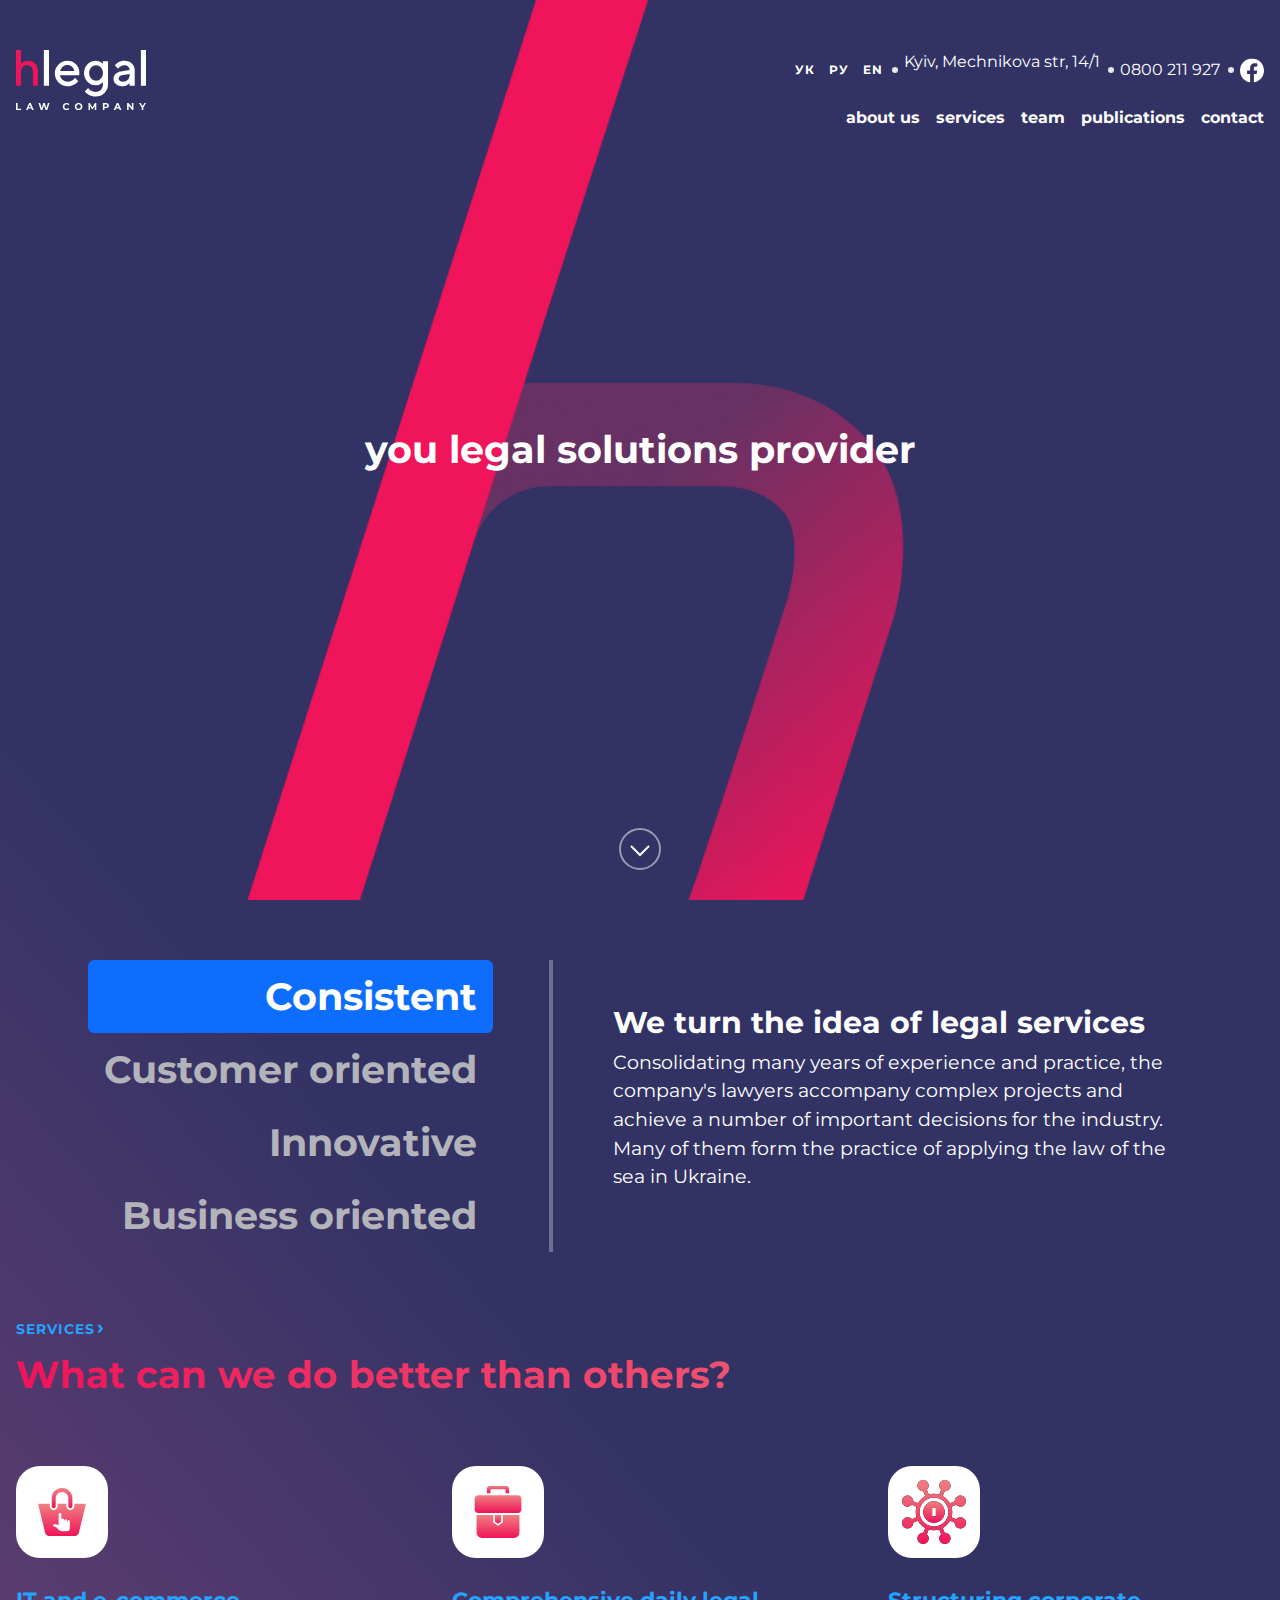
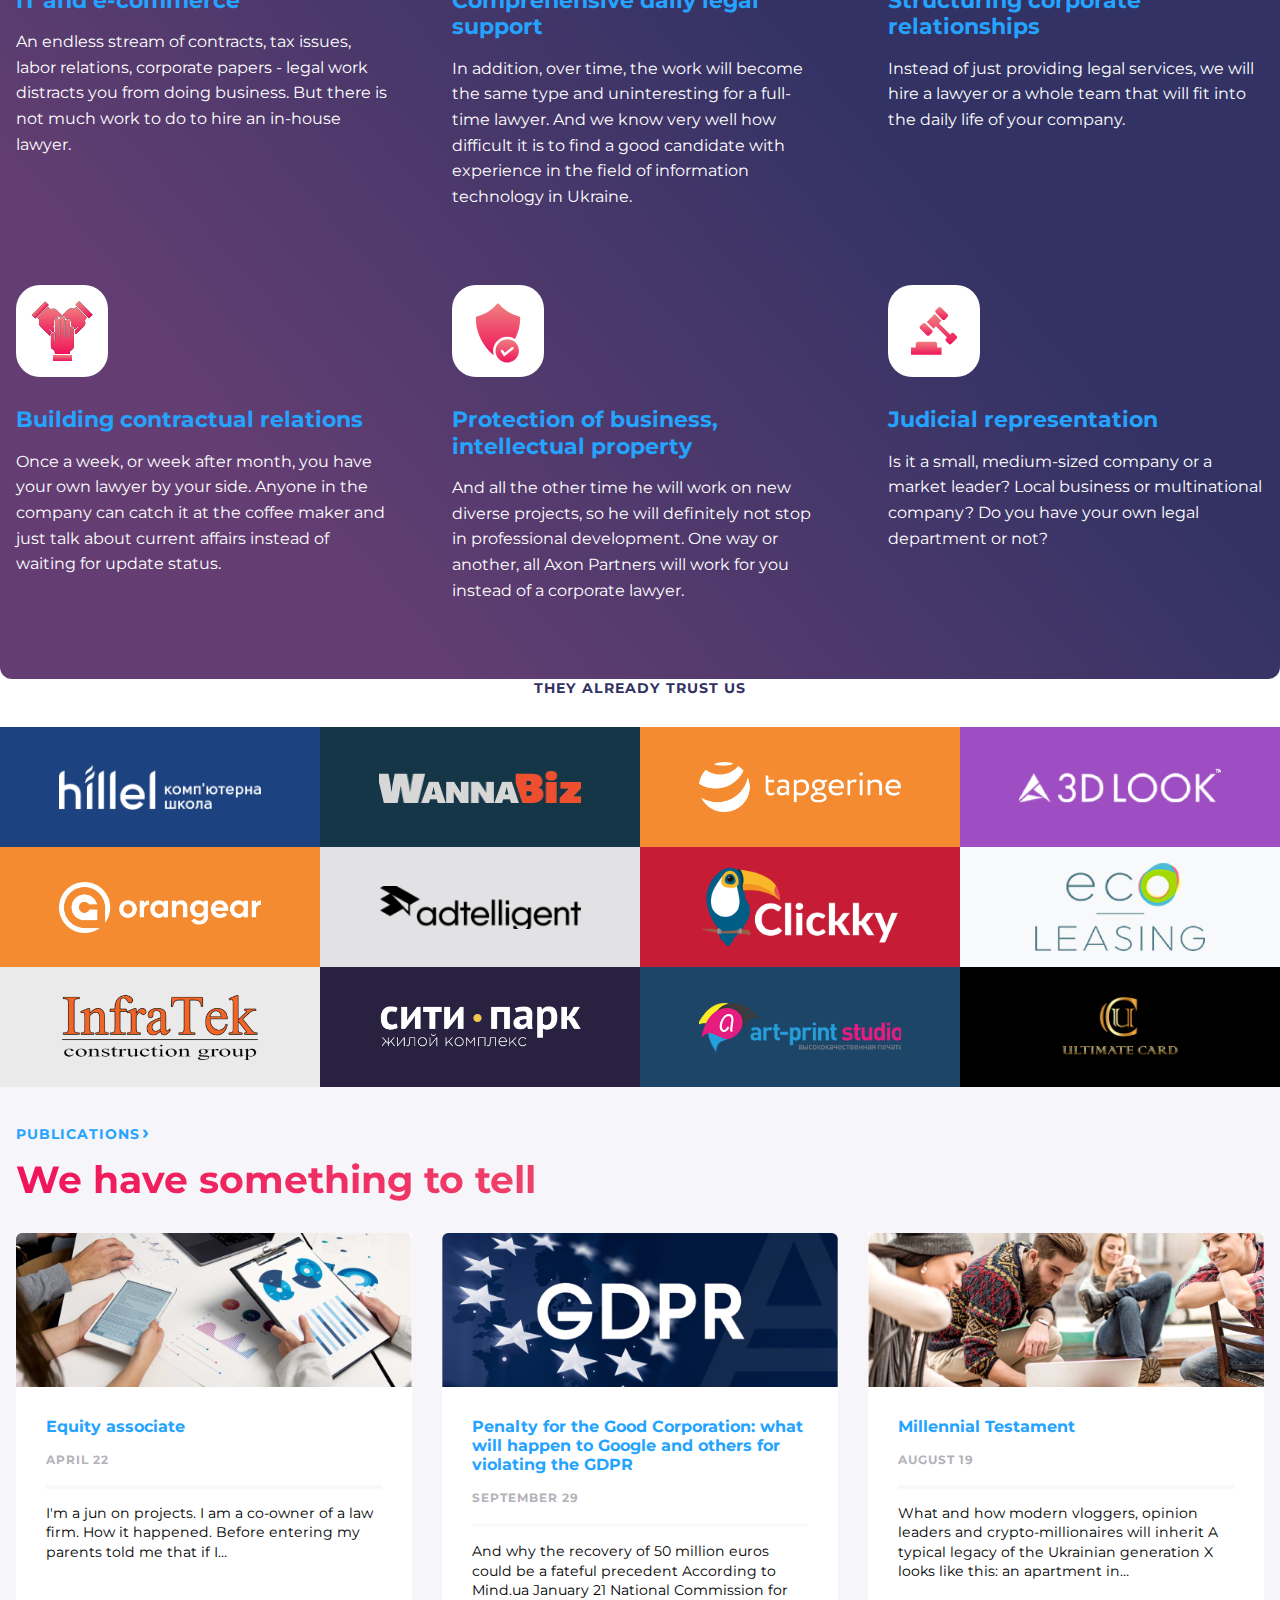
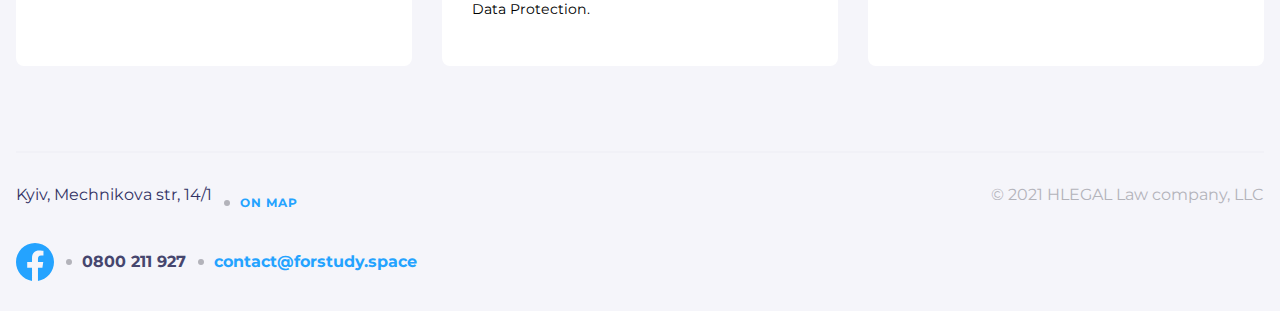
==== commit e859e6be: "modified index.html and style.css, pages-service.html and service.css" ====
--- a/index.html
+++ b/index.html
@@ -170,52 +170,52 @@
                         <h2 class="service-title-style">What can we do better than others?</h2>
                     </div>
                     <div class="icon-cards-wrapper">
-                        <div class="single-icon-card">
+                        <article class="single-icon-card">
                             <img src="./images/upside1-icon.svg" alt="bag icon">
                             <h3>IT and e-commerce</h3>
                             <p>An endless stream of contracts, tax issues, labor relations, corporate papers - legal
                                 work distracts you from doing business. But there is not much work to do to hire an
                                 in-house lawyer.
                             </p>
-                        </div>
-                        <div class="single-icon-card">
+                        </article>
+                        <article class="single-icon-card">
                             <img src="./images/upside2-icon.svg" alt="bag icon">
                             <h3>Comprehensive daily legal support</h3>
                             <p>In addition, over time, the work will become the same type and uninteresting for a
                                 full-time lawyer. And we know very well how difficult it is to find a good candidate
                                 with experience in the field of information technology in Ukraine.
                             </p>
-                        </div>
-                        <div class="single-icon-card">
+                        </article>
+                        <article class="single-icon-card">
                             <img src="./images/upside3-icon.svg" alt="bag icon">
                             <h3>Structuring corporate relationships</h3>
                             <p>Instead of just providing legal services, we will hire a lawyer or a whole team that will
                                 fit into the daily life of your company.
                             </p>
-                        </div>
-                        <div class="single-icon-card">
+                        </article>
+                        <article class="single-icon-card">
                             <img src="./images/upside4-icon.svg" alt="bag icon">
                             <h3>Building contractual relations</h3>
                             <p>Once a week, or week after month, you have your own lawyer by your side. Anyone in the
                                 company can catch it at the coffee maker and just talk about current affairs instead of
                                 waiting for update status.
                             </p>
-                        </div>
-                        <div class="single-icon-card">
+                        </article>
+                        <article class="single-icon-card">
                             <img src="./images/upside5-icon.svg" alt="bag icon">
                             <h3>Protection of business, intellectual property</h3>
                             <p>And all the other time he will work on new diverse projects, so he will definitely not
                                 stop in professional development. One way or another, all Axon Partners will work for
                                 you instead of a corporate lawyer.
                             </p>
-                        </div>
-                        <div class="single-icon-card">
+                        </article>
+                        <article class="single-icon-card">
                             <img src="./images/upside6-icon.svg" alt="bag icon">
                             <h3>Judicial representation</h3>
                             <p>Is it a small, medium-sized company or a market leader? Local business or multinational
                                 company? Do you have your own legal department or not?
                             </p>
-                        </div>
+                        </article>
                     </div>
                 </div>
             </section>
--- a/style.css
+++ b/style.css
@@ -430,7 +430,6 @@
 .single-card-item {
   border-radius: 8px;
   background-color: var(--bg-basic-color);
-  height: 430px;
 }
 .card-content-pad {
   padding: 30px;
@@ -578,10 +577,6 @@
   }
 
   /*---service-card-section----*/
-  .single-card-item {
-    max-width: 420px;
-    height: 450px;
-  }
   .single-card-item img {
     width: 100%;
   }
@@ -590,16 +585,9 @@
 @media (max-width: 1024px) {
   .main-container,
   .smaller-container {
-    max-width: 904px;
-  }
-
-  /*---service-card-section----*/
-  .single-card-item {
-    max-width: 420px;
-    height: 556px;
-  }
-  .single-card-item img {
-    width: 100%;
+    /*max-width: 904px;*/
+    padding-left: 60px;
+    padding-right: 60px;
   }
 }
 
@@ -707,6 +695,12 @@
 }
 
 @media (max-width: 375px) {
+  .main-container,
+  .smaller-container {
+    padding-left: 30px;
+    padding-right: 30px;
+  }
+
   .main-section,                   /*позиция h символа*/
   .main-section .content-block {
     height: initial;
@@ -722,10 +716,6 @@
 
   .img-logo {
     max-width: 69px;
-  }
-
-  .burger {
-    display: block;
   }
 
   .header-item1 {
@@ -847,11 +837,6 @@
     grid-template-columns: 100%;
   }
 
-  .single-card-item {
-    max-width: 420px;
-    height: 100%;
-  }
-
   .fortablet {
     grid-column: 1;
   }
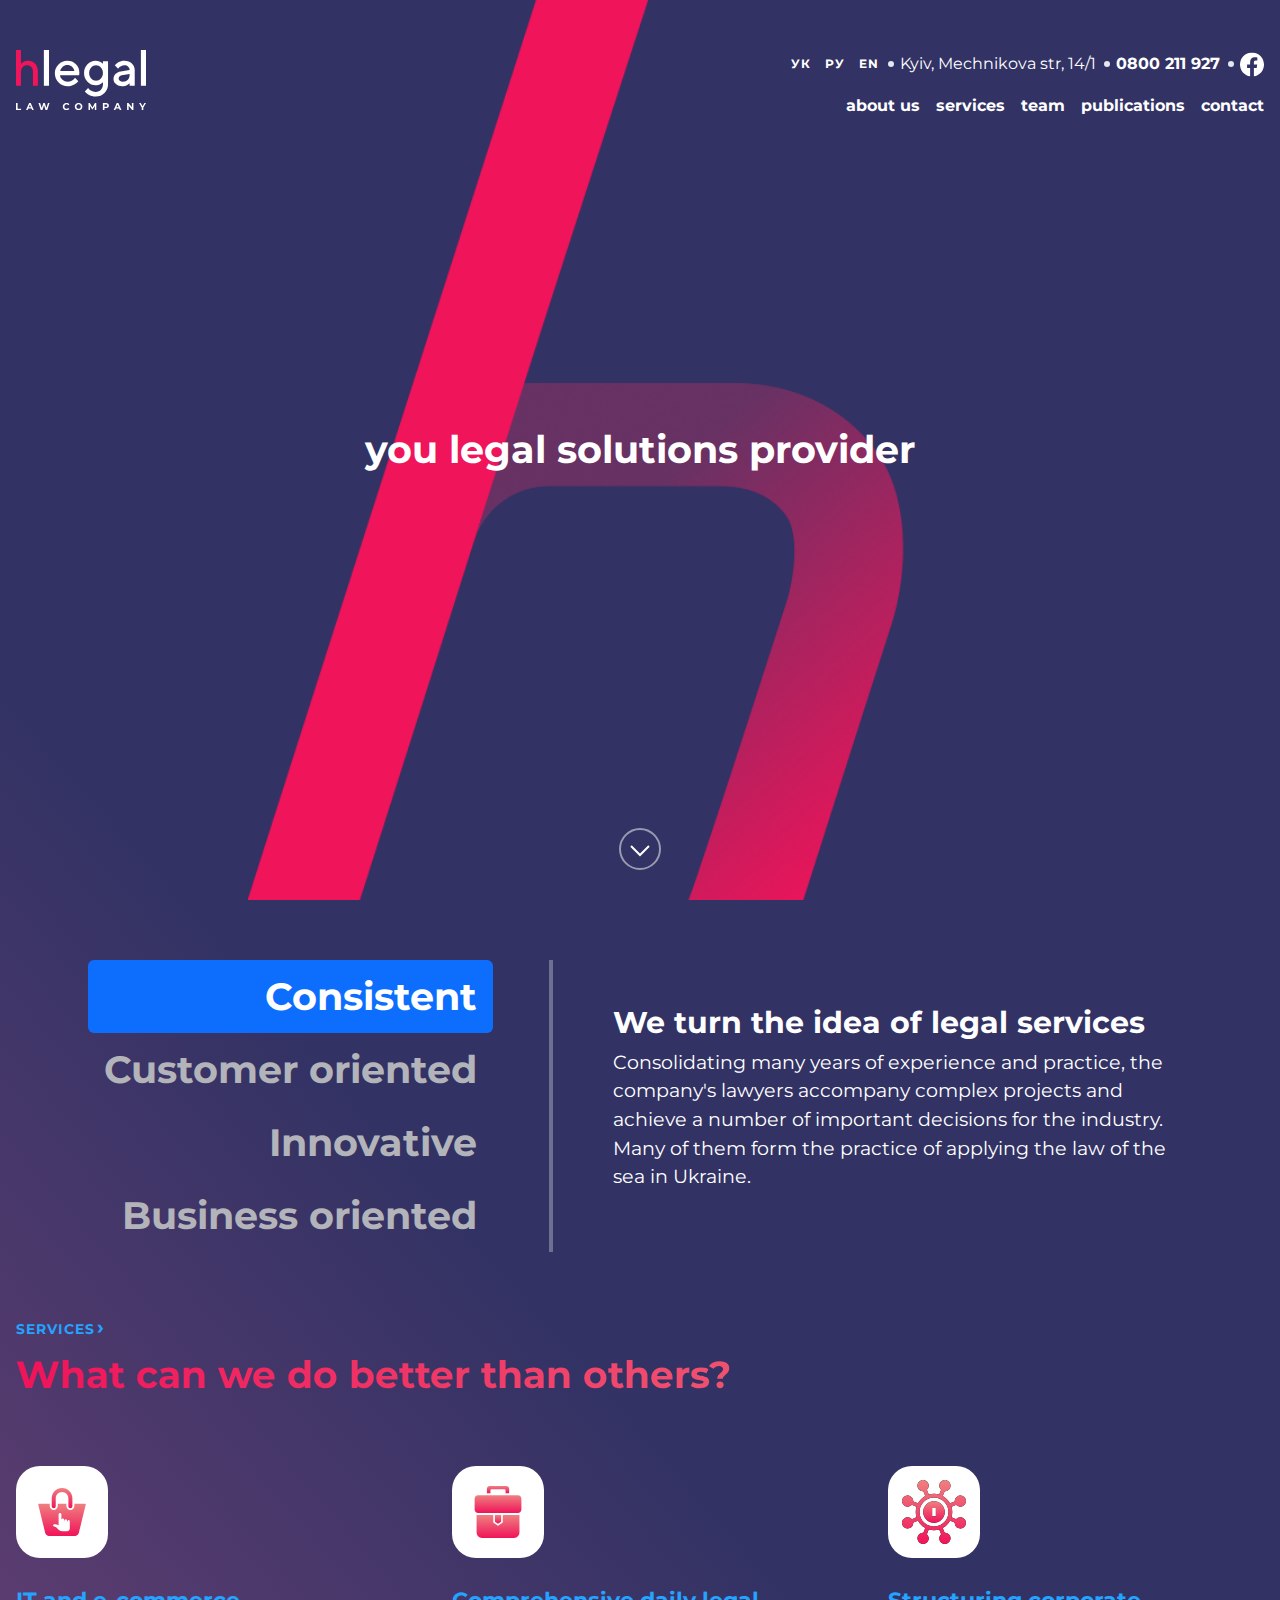
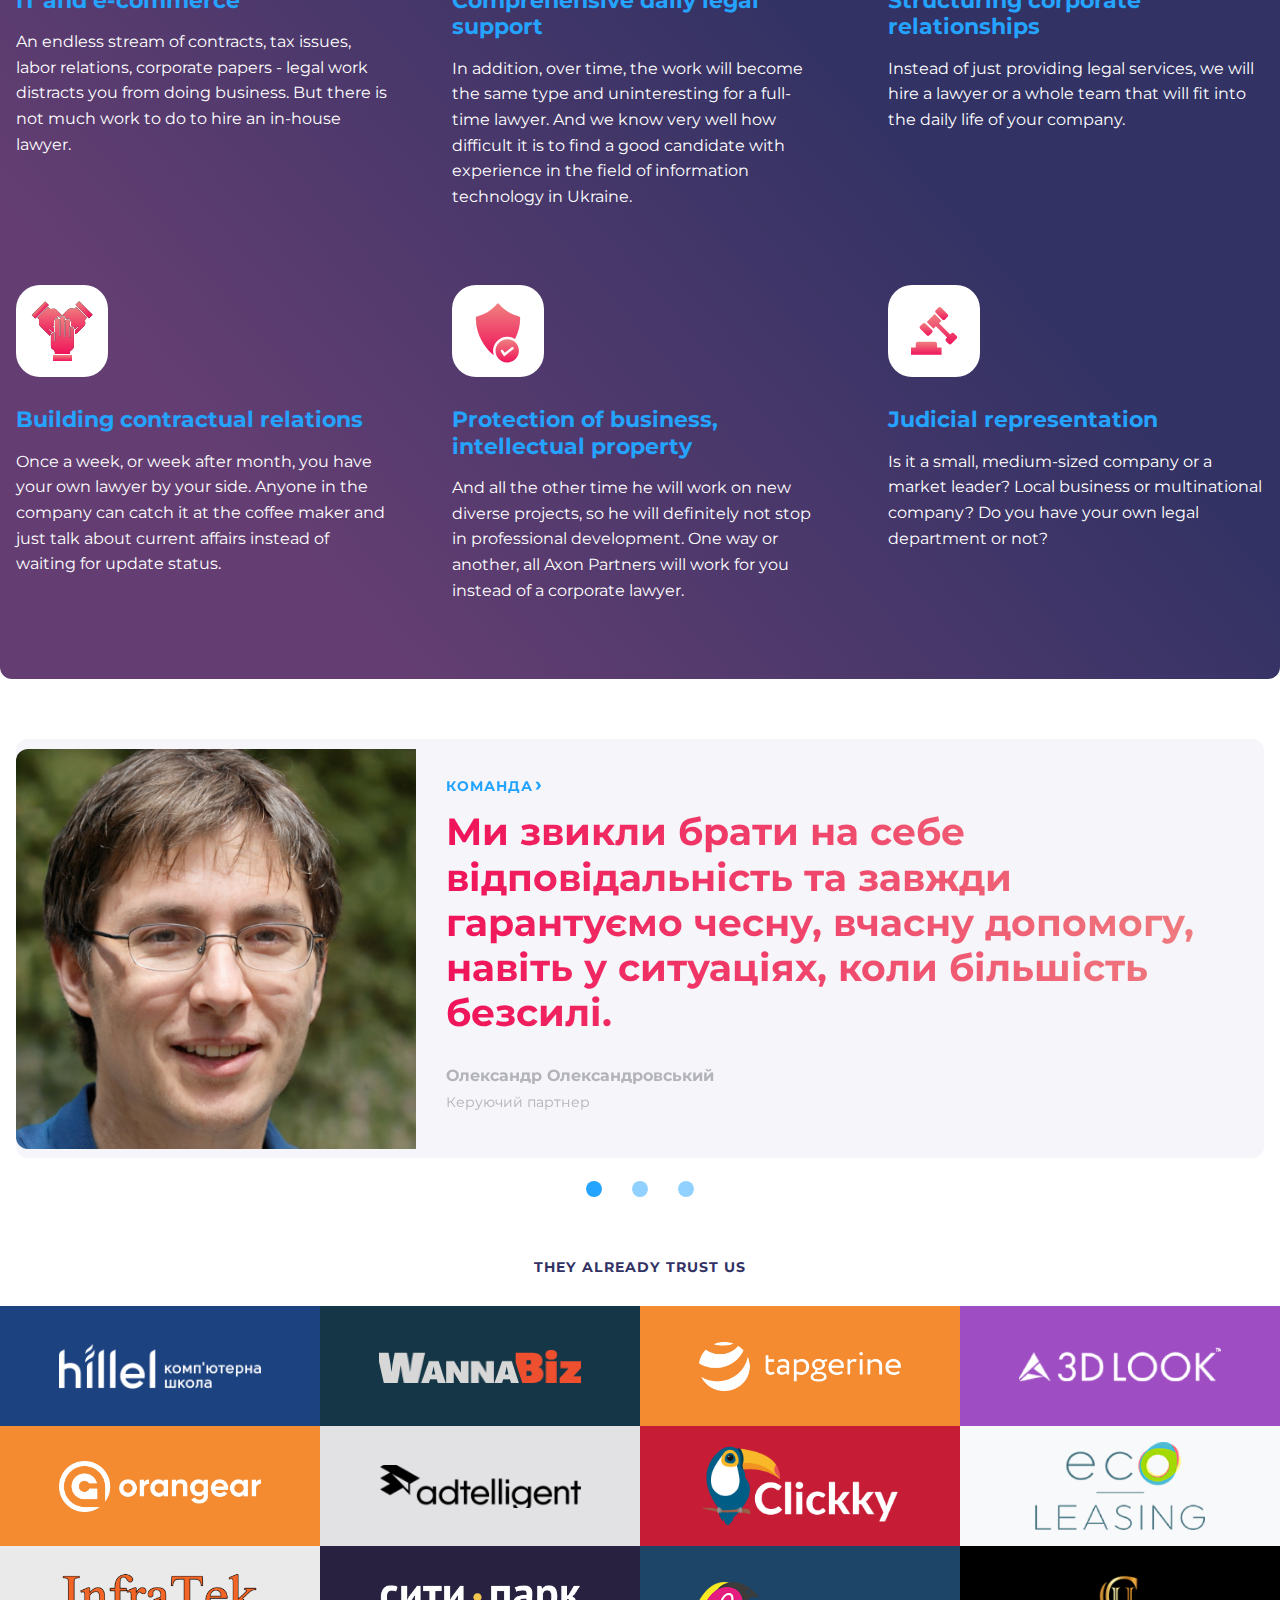
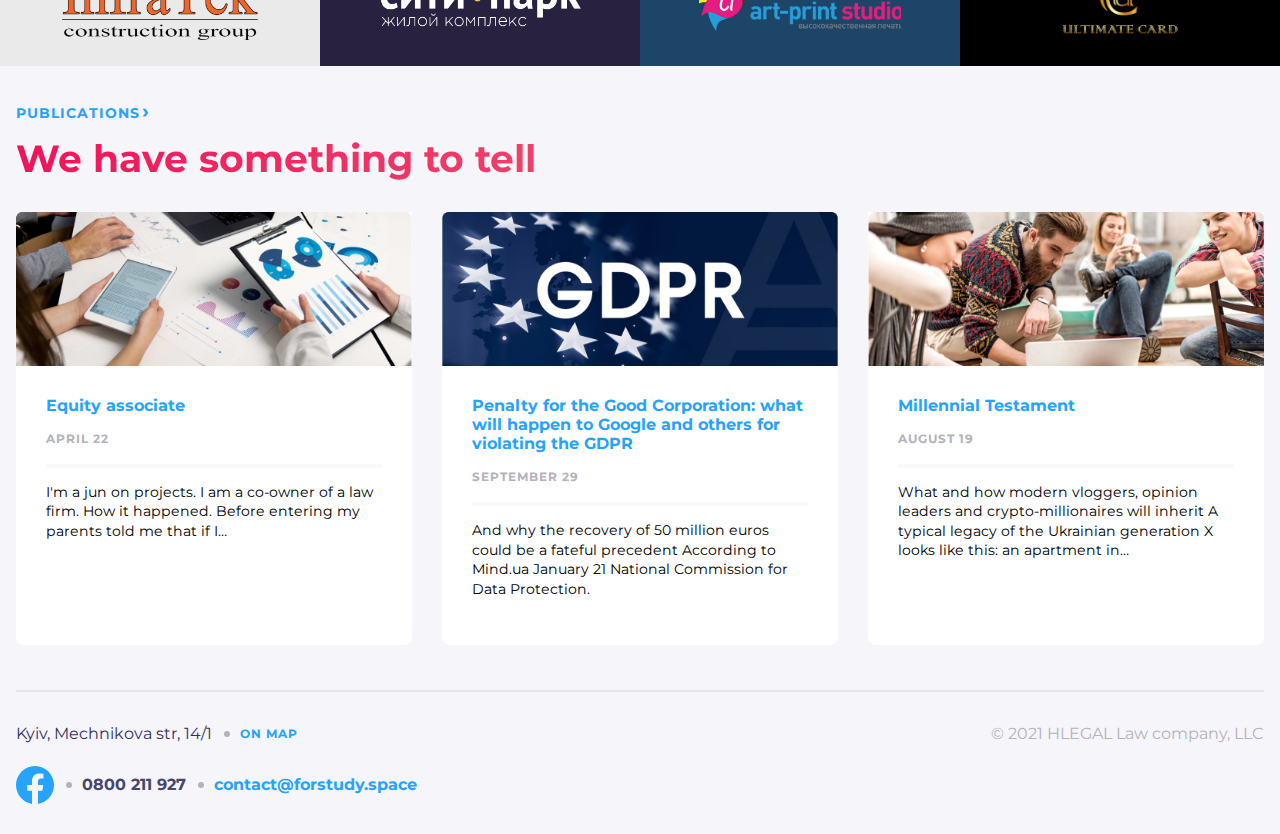
==== commit 152a2c56: "modified index.html and style.css" ====
--- a/index.html
+++ b/index.html
@@ -220,6 +220,99 @@
                 </div>
             </section>
         </div>
+
+        <!--slider from bootstrap:-->
+
+        <section class="slider-section">
+            <div class="main-container">
+
+                <div id="carouselExampleIndicators" class="carousel slide">
+                    <div class="carousel-indicators">
+                        <button type="button" data-bs-target="#carouselExampleIndicators" data-bs-slide-to="0"
+                            class="active slider-dot" aria-current="true" aria-label="Slide 1"></button>
+                        <button class="slider-dot" type="button" data-bs-target="#carouselExampleIndicators"
+                            data-bs-slide-to="1" aria-label="Slide 2"></button>
+                        <button class="slider-dot" type="button" data-bs-target="#carouselExampleIndicators"
+                            data-bs-slide-to="2" aria-label="Slide 3"></button>
+                    </div>
+                    <div class="carousel-inner">
+                        <div class="carousel-item active">
+                            <div class="slide">
+                                <img class="slider-image" src="./images/Team-1.jpg" alt="man">
+                                <div class="slider-text-content">
+                                    <p class="subtitle">Команда<span>&rsaquo;</span></p>
+                                    <h2 class="service-title-style">Ми звикли брати на себе відповідальність та завжди
+                                        гарантуємо чесну, вчасну допомогу, навіть у ситуаціях, коли більшість безсилі.
+                                    </h2>
+                                    <h4 class="person-name">Олександр Олександровський</h4>
+                                    <p class="team-status">Керуючий партнер</p>
+                                </div>
+                            </div>
+                        </div>
+                        <div class="carousel-item">
+                            <div class="slide">
+                                <img class="slider-image" src="./images/Team-2.jpg" alt="man">
+                                <div class="slider-text-content">
+                                    <p class="subtitle">Команда<span>&rsaquo;</span></p>
+                                    <h2 class="service-title-style">Ми звикли брати на себе відповідальність та завжди
+                                        гарантуємо чесну, вчасну допомогу, навіть у ситуаціях, коли більшість безсилі.
+                                    </h2>
+                                    <h4 class="person-name">Олександр Олександровський</h4>
+                                    <p class="team-status">Керуючий партнер</p>
+                                </div>
+                            </div>
+                        </div>
+                        <div class="carousel-item">
+                            <div class="slide">
+                                <img class="slider-image" src="./images/Team-3.jpg" alt="man">
+                                <div class="slider-text-content">
+                                    <p class="subtitle">Команда<span>&rsaquo;</span></p>
+                                    <h2 class="service-title-style">Ми звикли брати на себе відповідальність та завжди
+                                        гарантуємо чесну, вчасну допомогу, навіть у ситуаціях, коли більшість безсилі.
+                                    </h2>
+                                    <h4 class="person-name">Олександр Олександровський</h4>
+                                    <p class="team-status">Керуючий партнер</p>
+                                </div>
+                            </div>
+                        </div>
+                    </div>
+                    <button class="carousel-control-prev" type="button" data-bs-target="#carouselExampleIndicators"
+                        data-bs-slide="prev">
+                        <span class="carousel-control-prev-icon" aria-hidden="true"></span>
+                        <span class="visually-hidden">Previous</span>
+                    </button>
+                    <button class="carousel-control-next" type="button" data-bs-target="#carouselExampleIndicators"
+                        data-bs-slide="next">
+                        <span class="carousel-control-next-icon" aria-hidden="true"></span>
+                        <span class="visually-hidden">Next</span>
+                    </button>
+                </div>
+
+            </div>
+        </section>
+        <!--slider end-->
+
+
+
+        <!--<section class="slider-section">
+            <div class="main-container">
+
+                <div class="slide">
+                    <img class="slider-image" src="./images/Team-1.jpg" alt="man">
+                    <div>
+                        <p class="subtitle">Команда<span>&rsaquo;</span></p>
+                        <h2 class="service-title-style">Ми звикли брати на себе відповідальність та завжди
+                            гарантуємо чесну, вчасну допомогу, навіть у ситуаціях, коли більшість безсилі.
+                        </h2>
+                        <h4 class="person-name">Олександр Олександровський</h4>
+                        <p class="team-status">Керуючий партнер</p>
+                    </div>
+                </div>
+
+            </div>
+        </section>-->
+
+        <!--slider end-->
 
         <section class="company-logos-section">
             <h3>They already trust us</h3>
--- a/style.css
+++ b/style.css
@@ -100,12 +100,12 @@
 
 /*-----HEADER-------*/
 
+/*aut0 - чтобы слова меню не сжимались при сужении экрана , а контейнер нормально сужался*/
 .header-grid-wrapper {
   display: grid;
-  grid-template-columns: repeat(2, 1fr);
+  grid-template-columns: repeat(2, auto);
   grid-template-rows: repeat(2, 1fr);
   gap: 16px;
-  /*margin-bottom: 60px;*/
 }
 
 .header-item1 {
@@ -186,6 +186,11 @@
 .text-style2 {
   font-family: "Montserrat", sans-serif;
   color: #ffffff;
+  margin-bottom: 0rem;
+}
+
+.text-style2 {
+  font-weight: 700;
 }
 
 /*-----MAIN SECTION------*/
@@ -315,6 +320,67 @@
   line-height: 1.6; /* 162.5% */
 }
 
+/*----SLIDER SECTION----*/
+
+.carousel-control-prev-icon {
+  display: none;
+}
+.carousel-control-next-icon {
+  display: none;
+}
+
+.carousel-indicators .slider-dot {
+  width: 16px;
+  height: 16px;
+  background-color: #24a3ff;
+  border-radius: 50%;
+  margin: 15px;
+}
+
+.carousel-indicators {
+  /*чтобы кружки слайдера опустить вниз*/
+  bottom: -80px;
+}
+
+.slider-section {
+  margin-top: 60px;
+  margin-bottom: 100px;
+}
+
+.slide {
+  background-color: #f5f5fa;
+  border-radius: 12px;
+  display: flex;
+  align-items: center;
+}
+
+.slide .slider-image {
+  max-width: 400px;
+  border-radius: 12px 0px 0px 12px;
+  /*height: 100%;
+  object-fit: cover;*/
+}
+
+.slider-text-content {
+  padding: 30px;
+}
+
+.slide .person-name {
+  margin-top: 30px;
+  color: var(--grey-text, #b3b3ba);
+  font-family: "Montserrat", sans-serif;
+  font-size: 1rem;
+  font-weight: 700;
+}
+.slide .team-status {
+  color: var(--grey-text, #b3b3ba);
+  font-family: "Montserrat", sans-serif;
+  font-size: 0.88rem;
+  font-style: normal;
+  font-weight: 400;
+  line-height: 1.38;
+}
+
 /*----COMPANY LOGOS SECTION----*/
 
 .company-logos-section h3 {
@@ -393,7 +459,6 @@
 .service-card-section {
   background-color: var(--footer-bg-color);
   padding-top: 30px;
-  padding-bottom: 40px;
 }
 
 .subtitle {
@@ -473,7 +538,7 @@
 
 .footer-line {
   height: 2px;
-  background: #e6e6f0;
+  background-color: #babacb;
   border: none;
   margin-bottom: 30px;
 }
@@ -487,6 +552,7 @@
   font-size: var(--text-size);
   font-weight: 400;
   font-family: "Montserrat", sans-serif;
+  margin-bottom: 0rem;
 }
 
 .map-link {
@@ -566,6 +632,11 @@
   /*----second-section-tabs:----*/
   .tab-pane {
     max-width: 580px;
+  }
+
+  /*----slider-section:----*/
+  .slide .slider-image {
+    height: 100%;
   }
 
   /*----company-logos-section----*/
@@ -585,7 +656,6 @@
 @media (max-width: 1024px) {
   .main-container,
   .smaller-container {
-    /*max-width: 904px;*/
     padding-left: 60px;
     padding-right: 60px;
   }
@@ -666,6 +736,17 @@
     gap: 60px;
   }
 
+  /*----slider-section----*/
+  .slide {
+    flex-direction: column;
+  }
+
+  .slide .slider-image {
+    width: 100%;
+    border-radius: 12px 12px 0 0;
+    /*object-fit: cover;*/
+  }
+
   /*----company-logos-section----*/
   .company-logos-section .logos-wrapper {
     grid-template-columns: repeat(3, 1fr);
@@ -698,7 +779,7 @@
   .main-container,
   .smaller-container {
     padding-left: 30px;
-    padding-right: 30px;
+    padding-right: 60px;
   }
 
   .main-section,                   /*позиция h символа*/
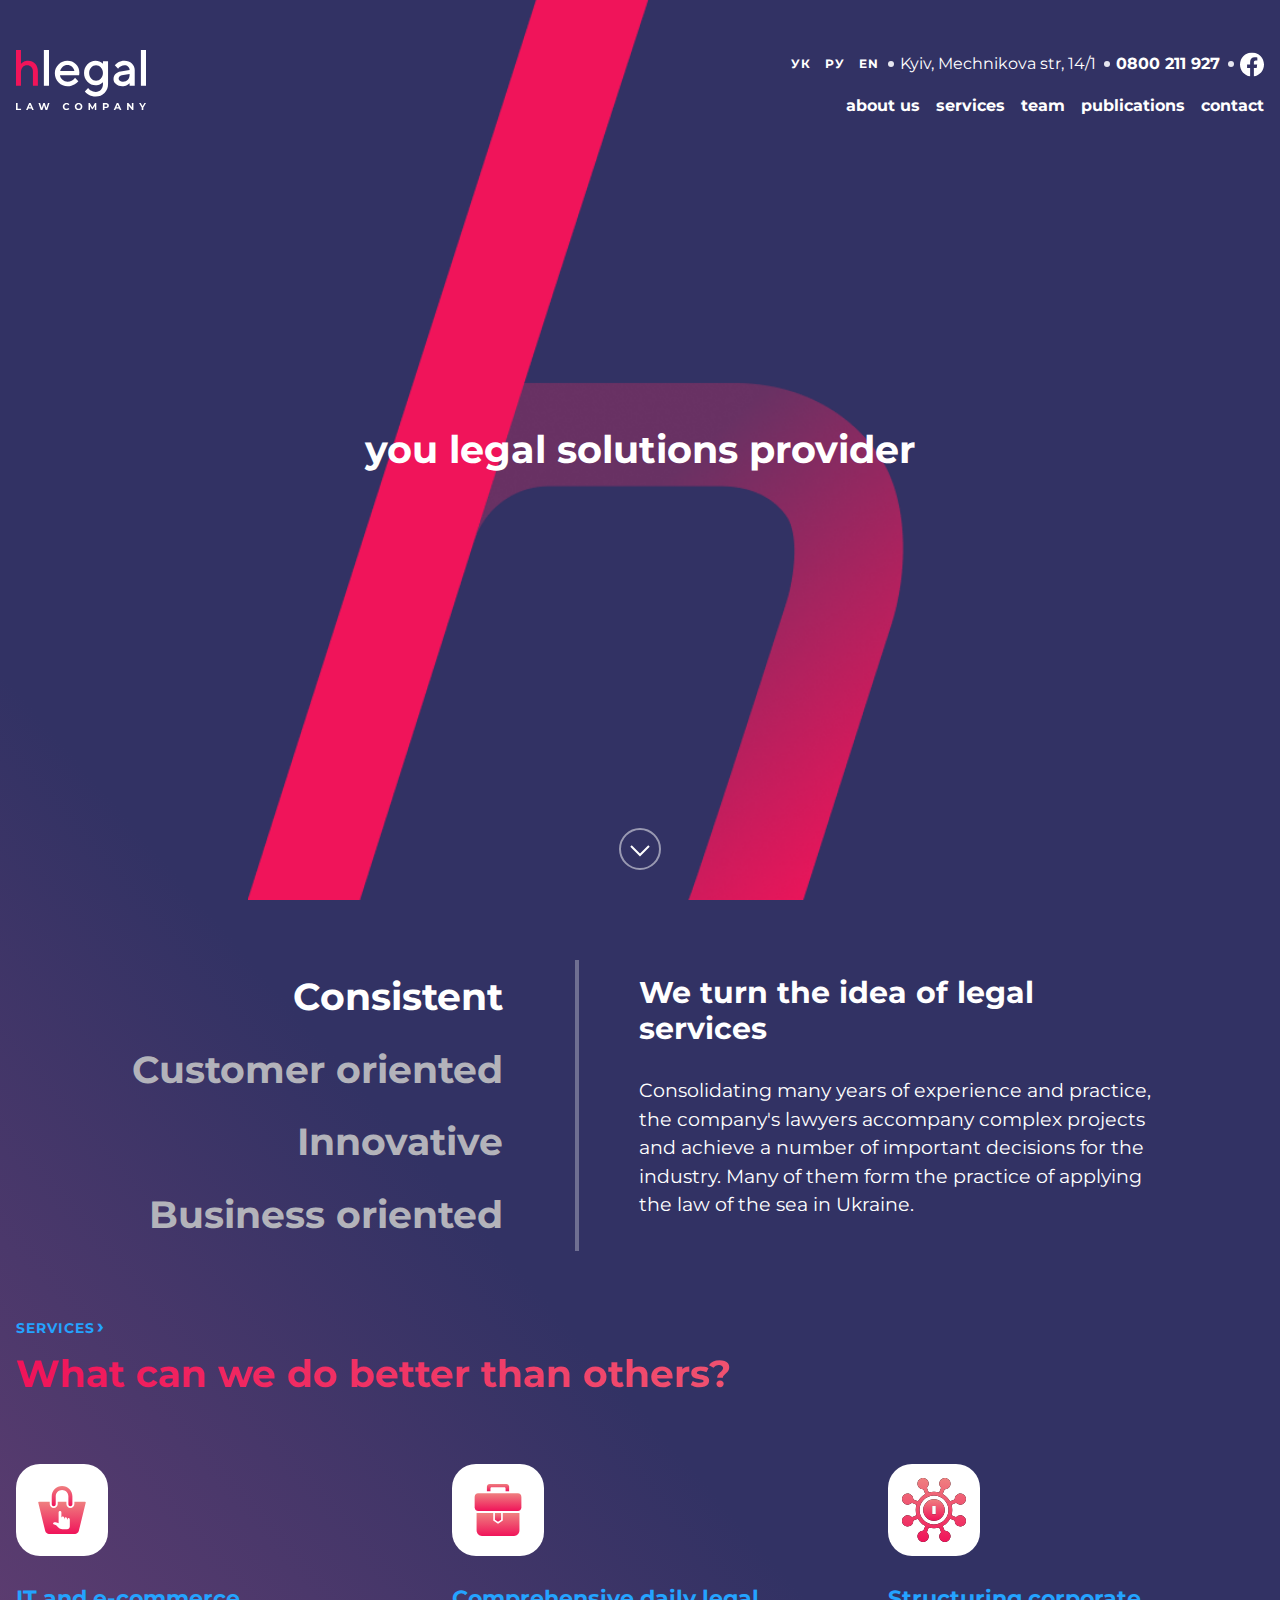
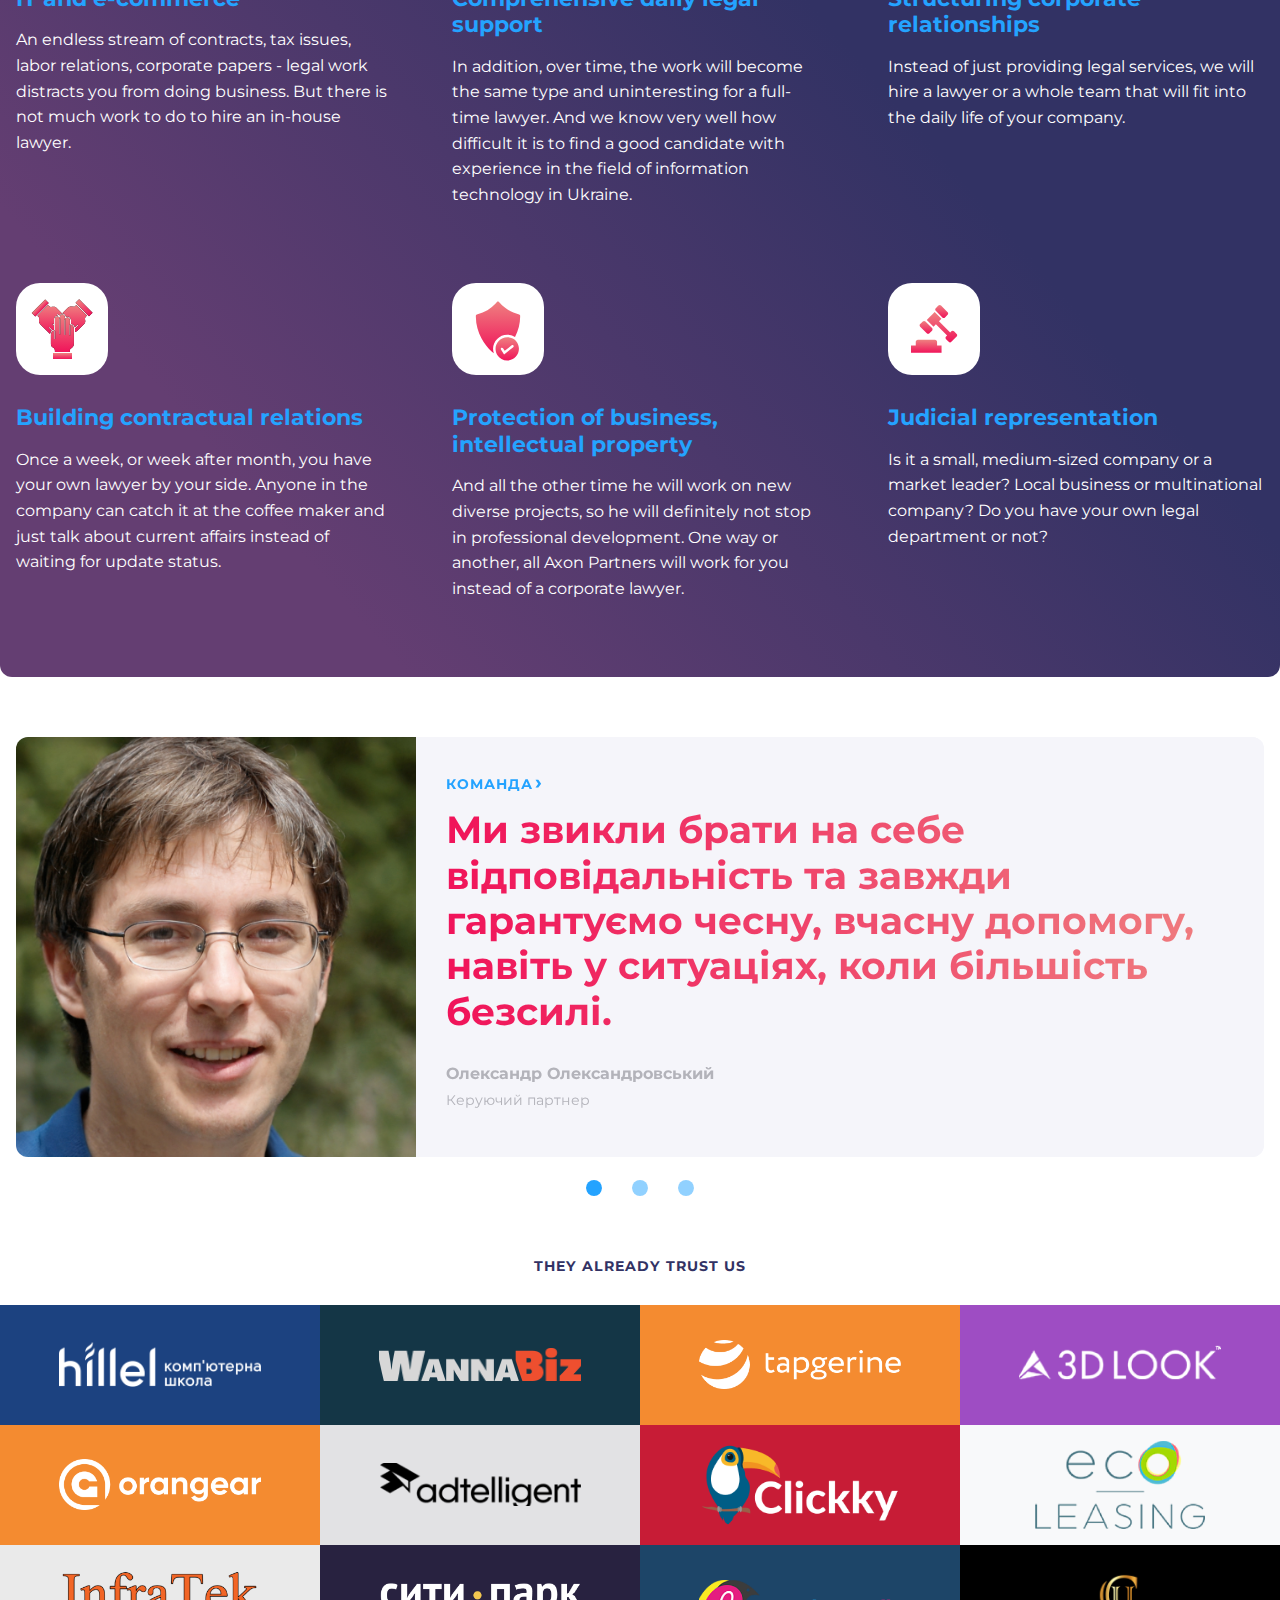
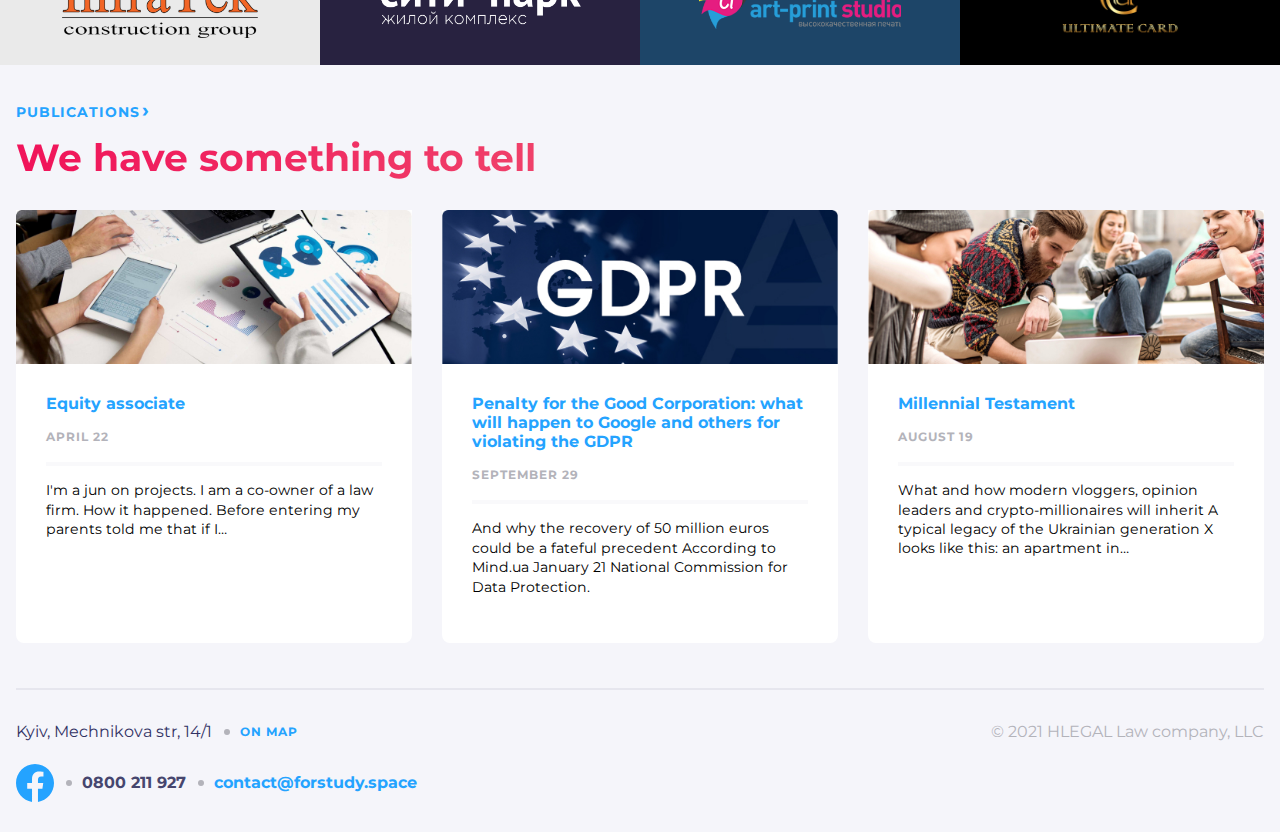
==== commit 924d37a7: "midified index.html,style.css" ====
--- a/index.html
+++ b/index.html
@@ -121,7 +121,7 @@
                         </div>
                         <div class="tab-line"></div>
                         <div class="tab-content" id="v-pills-tabContent">
-                            <div class="tab-pane fade show active" id="v-pills-home" role="tabpanel"
+                            <div class="box-width tab-pane fade show active" id="v-pills-home" role="tabpanel"
                                 aria-labelledby="v-pills-home-tab">
                                 <h3>We turn the idea of legal services</h3>
                                 <p class="tab-text-style">Consolidating many years of experience and practice, the
@@ -130,7 +130,7 @@
                                     Many
                                     of them form the practice of applying the law of the sea in Ukraine.</p>
                             </div>
-                            <div class="tab-pane fade" id="v-pills-profile" role="tabpanel"
+                            <div class="box-width tab-pane fade" id="v-pills-profile" role="tabpanel"
                                 aria-labelledby="v-pills-profile-tab">
                                 <h3>Customer oriented</h3>
                                 <p class="tab-text-style">Consolidating many years of experience and practice, the
@@ -139,7 +139,7 @@
                                     Many
                                     of them form the practice of applying the law of the sea in Ukraine.</p>
                             </div>
-                            <div class="tab-pane fade" id="v-pills-messages" role="tabpanel"
+                            <div class="box-width tab-pane fade" id="v-pills-messages" role="tabpanel"
                                 aria-labelledby="v-pills-messages-tab">
                                 <h3>Innovative</h3>
                                 <p class="tab-text-style">Consolidating many years of experience and practice, the
@@ -148,7 +148,7 @@
                                     Many
                                     of them form the practice of applying the law of the sea in Ukraine.</p>
                             </div>
-                            <div class="tab-pane fade" id="v-pills-settings" role="tabpanel"
+                            <div class="box-width tab-pane fade" id="v-pills-settings" role="tabpanel"
                                 aria-labelledby="v-pills-settings-tab">
                                 <h3>Business oriented</h3>
                                 <p class="tab-text-style">Consolidating many years of experience and practice, the
--- a/style.css
+++ b/style.css
@@ -228,7 +228,7 @@
   margin-bottom: 30px;
 }
 
-/*-----SECOND SECTION TABS------*/
+/*-----SECOND SECTION - TABS------*/
 
 /*vertical tab line:*/
 .second-section {
@@ -252,10 +252,14 @@
 .tab-btn-style {
   font-family: "Montserrat", sans-serif;
   color: var(--grey-text, #b3b3ba);
-  font-size: 2.38rem;
+  font-size: 2.36rem;
   font-weight: 700;
   text-align: end;
 }
+
+/*.nav-link:active {
+  background-color: transparent;
+}*/
 
 .nav-link:hover {
   background: var(
@@ -277,11 +281,17 @@
   -webkit-text-fill-color: transparent;
 }*/
 
-.tab-pane {
-  max-width: 860px;
+.nav-pills .nav-link.active,  /*чтобы перебить стили бутстреп*/
+.nav-pills .show > .nav-link {
+  background-color: transparent;
+}
+
+.tab-content .box-width {
+  max-width: 861px;
   font-family: "Montserrat", sans-serif;
 }
 .tab-pane h3 {
+  margin-bottom: 30px;
   font-size: 1.88rem;
   font-weight: 700;
 }
@@ -630,13 +640,14 @@
   }
 
   /*----second-section-tabs:----*/
-  .tab-pane {
-    max-width: 580px;
+  .tab-content .box-width {
+    max-width: 525px;
   }
 
   /*----slider-section:----*/
   .slide .slider-image {
-    height: 100%;
+    align-self: stretch; /*чтобы фото растянулось по всей высоте контейнера*/
+    object-fit: cover;
   }
 
   /*----company-logos-section----*/
@@ -653,12 +664,25 @@
   }
 }
 
+@media (max-width: 1050px) {
+  /*----second-section-tabs:----*/
+  .tab-content .box-width {
+    max-width: 405px;
+  }
+}
+
 @media (max-width: 1024px) {
   .main-container,
   .smaller-container {
     padding-left: 60px;
     padding-right: 60px;
   }
+
+  /*----second-section-tabs:----*/
+  .content-block .wrapper {
+    padding-left: 1rem;
+    padding-right: 1rem;
+  }
 }
 
 @media (max-width: 768px) {
@@ -694,6 +718,10 @@
     flex-direction: column;
   }
 
+  .tab-content .box-width {
+    max-width: 648px;
+  }
+
   .second-section .tab-line {
     width: 100%;
     height: 4px;
@@ -702,7 +730,7 @@
 
   /*.wrapper .flex-row-mobile {
     display: flex;
-    flex-direction: row;
+    flex-direction: row !important;
     flex-wrap: nowrap;
 
     /*position: absolute;
@@ -712,10 +740,6 @@
     padding-left: 1rem;
     padding-right: 1rem;
   }*/
-
-  .tab-pane {
-    max-width: 648px;
-  }
 
   /*.second-section .nav-pills {
     position: absolute;
@@ -732,6 +756,7 @@
 
   /*-----third section-icons block---*/
   .icon-cards-wrapper {
+    display: grid;
     grid-template-columns: repeat(2, 1fr);
     gap: 60px;
   }
@@ -742,9 +767,9 @@
   }
 
   .slide .slider-image {
-    width: 100%;
+    max-width: 100%;
+    max-height: 500px;
     border-radius: 12px 12px 0 0;
-    /*object-fit: cover;*/
   }
 
   /*----company-logos-section----*/
@@ -803,6 +828,8 @@
     display: flex;
     justify-content: space-between;
     margin-top: 12px;
+    margin-left: -1rem;
+    margin-right: -1rem;
   }
 
   .header-item2 {
@@ -814,8 +841,8 @@
     margin-top: -50px;
     padding-top: 10px;
     padding-bottom: 10px;
-    margin-left: -1rem;
-    margin-right: -1rem;
+    margin-left: -2rem;
+    margin-right: -2rem;
   }
 
   .lang-buttons {
@@ -841,10 +868,11 @@
     display: block;
     width: 30px;
     height: 30px;
-    margin-left: auto;
+    /*margin-left: auto;*/
     position: relative;
     z-index: 7;
   }
+
   .nav-menu {
     position: fixed;
     inset: 0;
@@ -892,14 +920,34 @@
     margin: 30px 0;
   }
 
+  .tab-content .box-width {
+    padding-left: 1rem;
+    padding-right: 1rem;
+  }
+
   .tab-btn-style {
     font-size: 1.88rem;
   }
 
+  .tab-pane h3 {
+    font-size: 1.5rem;
+  }
+
   /*-----third section-icons block---*/
+  .third-section-icons .main-container .icons-title {
+    margin-top: 10px;
+    margin-bottom: -20px;
+  }
+
   .icon-cards-wrapper {
+    display: grid;
     grid-template-columns: 100%;
     gap: 30px;
+  }
+
+  /*----slider-section----*/
+  .slider-section {
+    margin-top: 30px;
   }
 
   /*----company-logos-section----*/
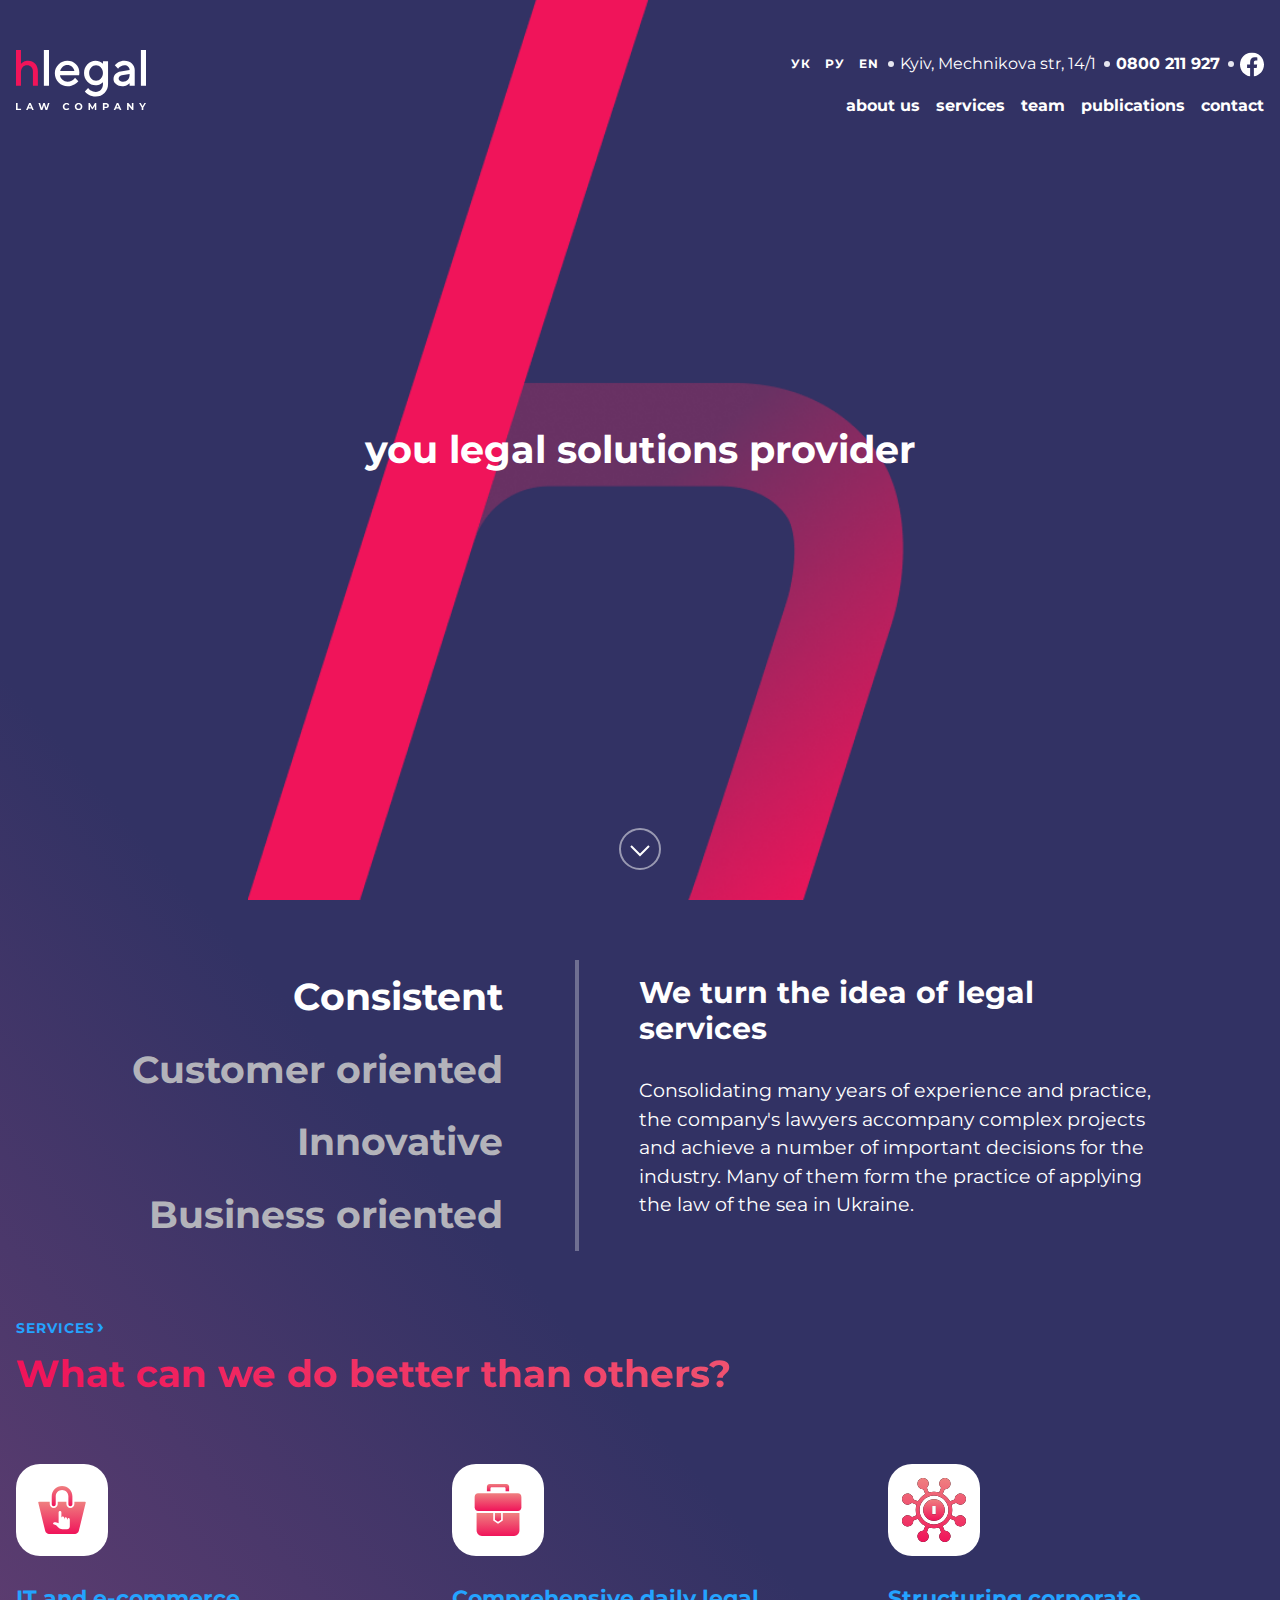
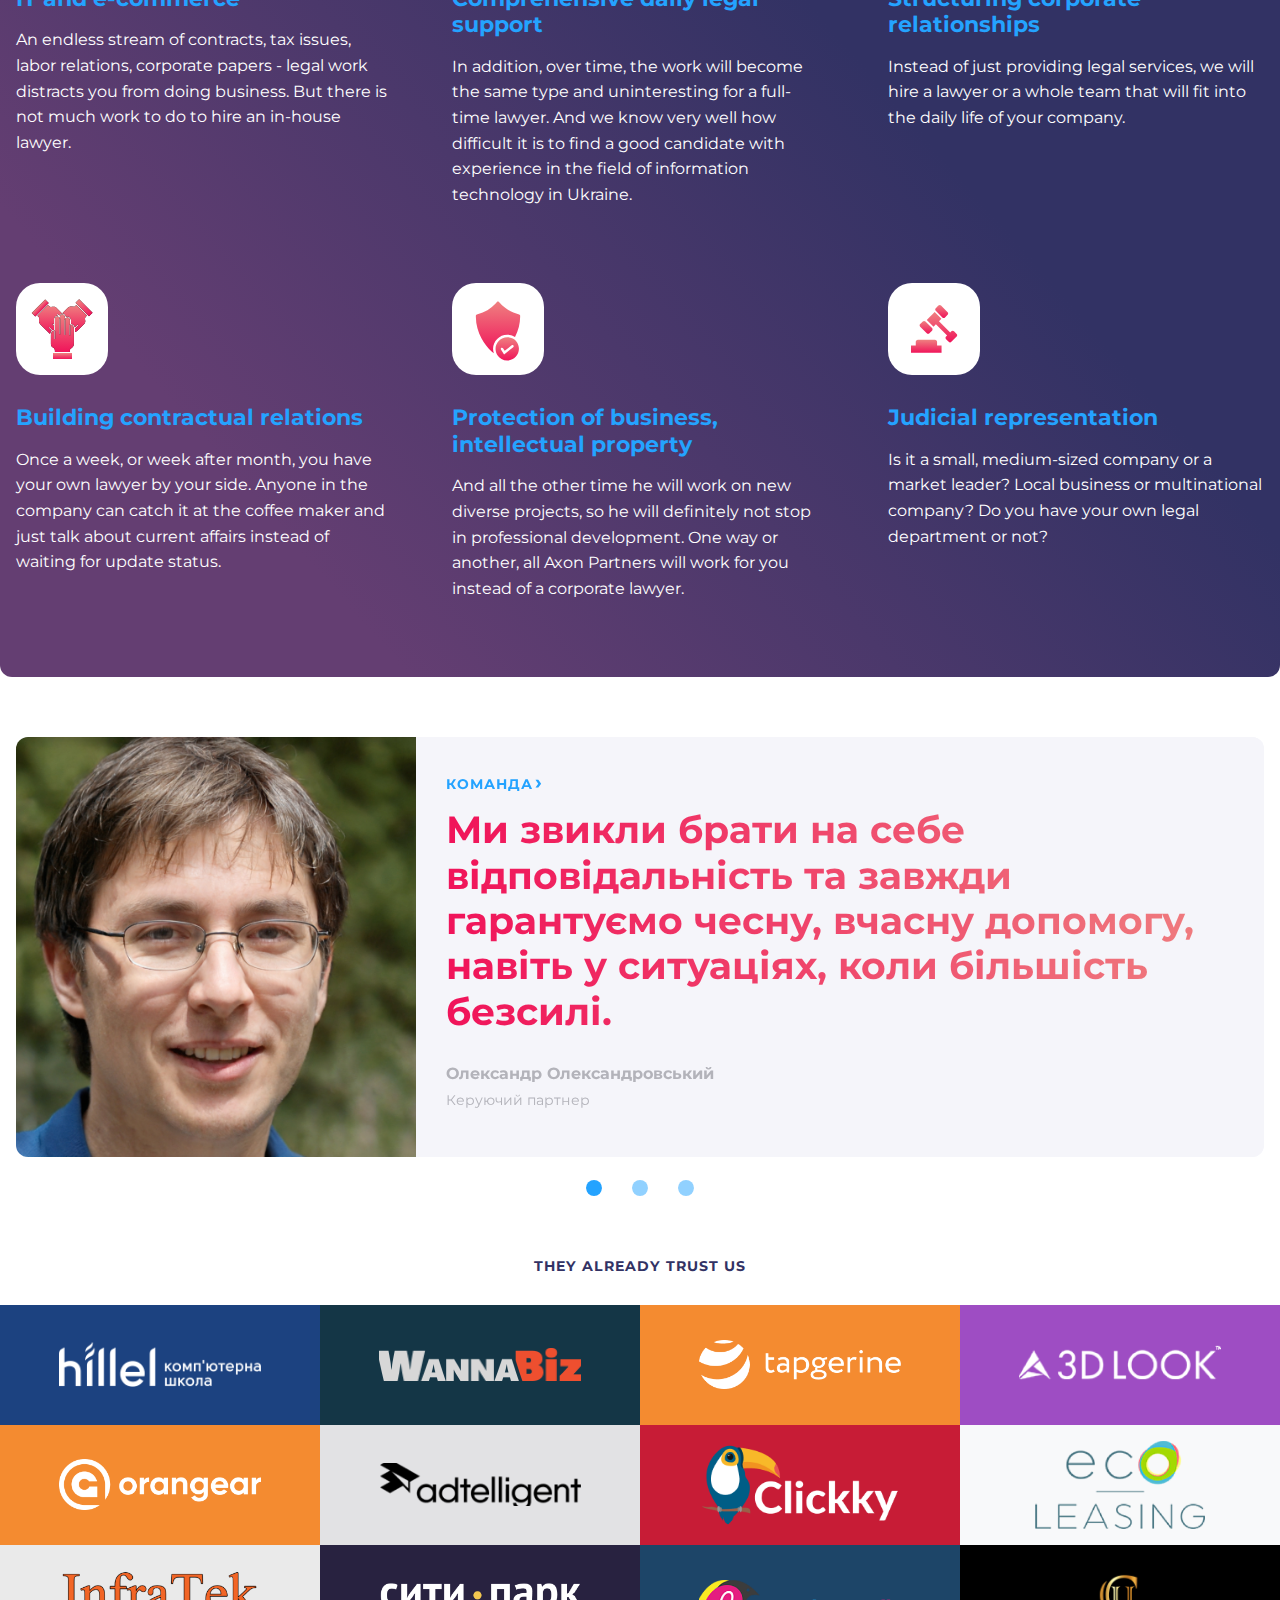
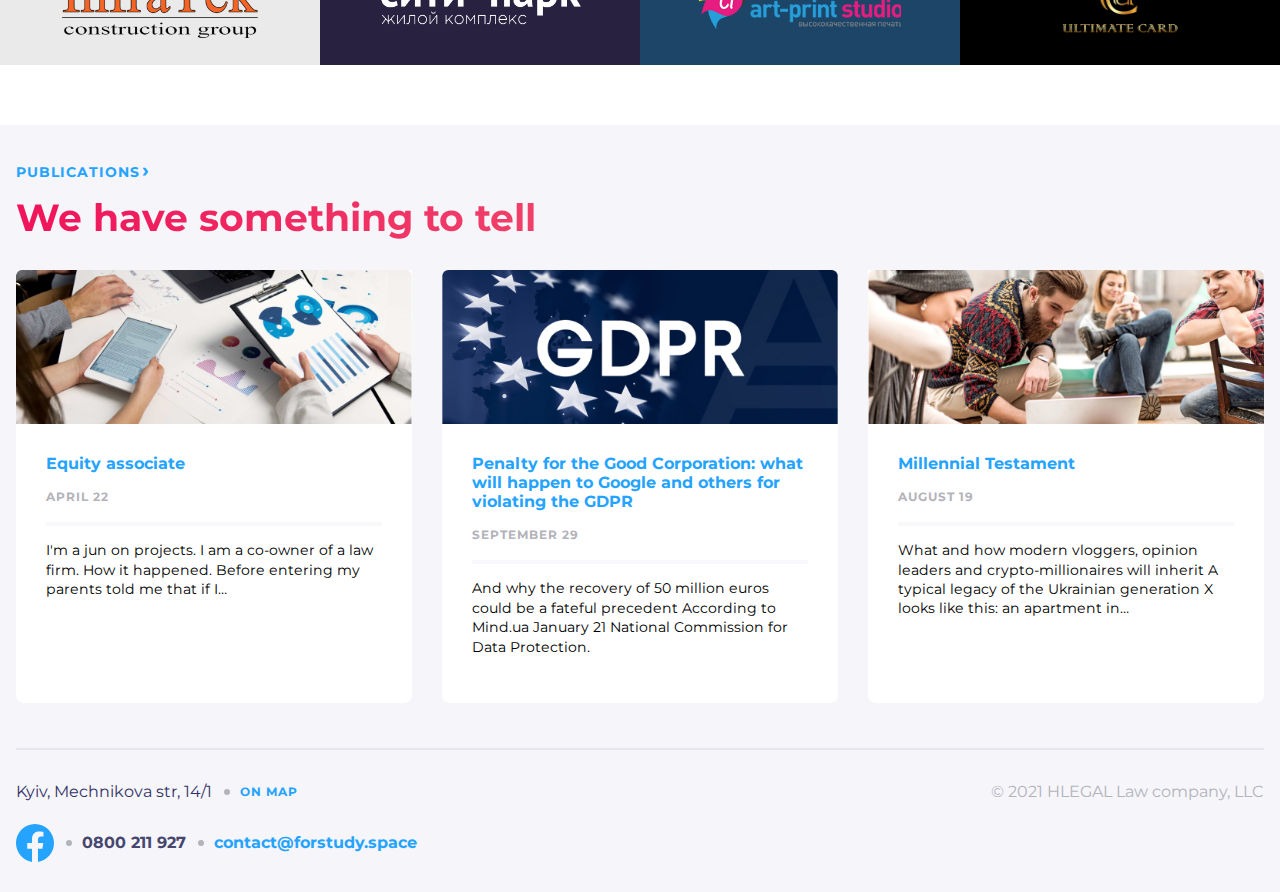
==== commit 7fc6b366: "modified pages" ====
--- a/index.html
+++ b/index.html
@@ -99,68 +99,69 @@
                         </svg></a>
                 </div>
             </section>
+
             <!--------Tabs from Bootstrap:----------->
             <section class="second-section py-rem">
-
-                <div class="content-block py-rem">
-                    <div class="wrapper d-flex align-items-center">
-                        <div class="nav flex-column flex-row-mobile nav-pills me-3" id="v-pills-tab" role="tablist"
-                            aria-orientation="vertical">
-                            <button class="nav-link active tab-btn-style" id="v-pills-home-tab" data-bs-toggle="pill"
-                                data-bs-target="#v-pills-home" type="button" role="tab" aria-controls="v-pills-home"
-                                aria-selected="true">Consistent</button>
-                            <button class="nav-link tab-btn-style" id="v-pills-profile-tab" data-bs-toggle="pill"
-                                data-bs-target="#v-pills-profile" type="button" role="tab"
-                                aria-controls="v-pills-profile" aria-selected="false">Customer oriented</button>
-                            <button class="nav-link tab-btn-style" id="v-pills-messages-tab" data-bs-toggle="pill"
-                                data-bs-target="#v-pills-messages" type="button" role="tab"
-                                aria-controls="v-pills-messages" aria-selected="false">Innovative</button>
-                            <button class="nav-link tab-btn-style" id="v-pills-settings-tab" data-bs-toggle="pill"
-                                data-bs-target="#v-pills-settings" type="button" role="tab"
-                                aria-controls="v-pills-settings" aria-selected="false">Business oriented</button>
-                        </div>
-                        <div class="tab-line"></div>
-                        <div class="tab-content" id="v-pills-tabContent">
-                            <div class="box-width tab-pane fade show active" id="v-pills-home" role="tabpanel"
-                                aria-labelledby="v-pills-home-tab">
-                                <h3>We turn the idea of legal services</h3>
-                                <p class="tab-text-style">Consolidating many years of experience and practice, the
-                                    company's lawyers accompany
-                                    complex projects and achieve a number of important decisions for the industry.
-                                    Many
-                                    of them form the practice of applying the law of the sea in Ukraine.</p>
-                            </div>
-                            <div class="box-width tab-pane fade" id="v-pills-profile" role="tabpanel"
-                                aria-labelledby="v-pills-profile-tab">
-                                <h3>Customer oriented</h3>
-                                <p class="tab-text-style">Consolidating many years of experience and practice, the
-                                    company's lawyers accompany
-                                    complex projects and achieve a number of important decisions for the industry.
-                                    Many
-                                    of them form the practice of applying the law of the sea in Ukraine.</p>
-                            </div>
-                            <div class="box-width tab-pane fade" id="v-pills-messages" role="tabpanel"
-                                aria-labelledby="v-pills-messages-tab">
-                                <h3>Innovative</h3>
-                                <p class="tab-text-style">Consolidating many years of experience and practice, the
-                                    company's lawyers accompany
-                                    complex projects and achieve a number of important decisions for the industry.
-                                    Many
-                                    of them form the practice of applying the law of the sea in Ukraine.</p>
-                            </div>
-                            <div class="box-width tab-pane fade" id="v-pills-settings" role="tabpanel"
-                                aria-labelledby="v-pills-settings-tab">
-                                <h3>Business oriented</h3>
-                                <p class="tab-text-style">Consolidating many years of experience and practice, the
-                                    company's lawyers accompany
-                                    complex projects and achieve a number of important decisions for the industry.
-                                    Many
-                                    of them form the practice of applying the law of the sea in Ukraine.</p>
-                            </div>
-                        </div>
-                    </div>
-                </div>
-
+                <div class="smaller-container">
+                    <div class="content-block py-rem">
+                        <div class="wrapper d-flex align-items-center">
+                            <div class="nav flex-column flex-row-mobile nav-pills me-3" id="v-pills-tab" role="tablist"
+                                aria-orientation="vertical">
+                                <button class="nav-link active tab-btn-style" id="v-pills-home-tab"
+                                    data-bs-toggle="pill" data-bs-target="#v-pills-home" type="button" role="tab"
+                                    aria-controls="v-pills-home" aria-selected="true">Consistent</button>
+                                <button class="nav-link tab-btn-style" id="v-pills-profile-tab" data-bs-toggle="pill"
+                                    data-bs-target="#v-pills-profile" type="button" role="tab"
+                                    aria-controls="v-pills-profile" aria-selected="false">Customer oriented</button>
+                                <button class="nav-link tab-btn-style" id="v-pills-messages-tab" data-bs-toggle="pill"
+                                    data-bs-target="#v-pills-messages" type="button" role="tab"
+                                    aria-controls="v-pills-messages" aria-selected="false">Innovative</button>
+                                <button class="nav-link tab-btn-style" id="v-pills-settings-tab" data-bs-toggle="pill"
+                                    data-bs-target="#v-pills-settings" type="button" role="tab"
+                                    aria-controls="v-pills-settings" aria-selected="false">Business oriented</button>
+                            </div>
+                            <div class="tab-line"></div>
+                            <div class="tab-content" id="v-pills-tabContent">
+                                <div class="box-width tab-pane fade show active" id="v-pills-home" role="tabpanel"
+                                    aria-labelledby="v-pills-home-tab">
+                                    <h3>We turn the idea of legal services</h3>
+                                    <p class="tab-text-style">Consolidating many years of experience and practice, the
+                                        company's lawyers accompany
+                                        complex projects and achieve a number of important decisions for the industry.
+                                        Many
+                                        of them form the practice of applying the law of the sea in Ukraine.</p>
+                                </div>
+                                <div class="box-width tab-pane fade" id="v-pills-profile" role="tabpanel"
+                                    aria-labelledby="v-pills-profile-tab">
+                                    <h3>Customer oriented</h3>
+                                    <p class="tab-text-style">Consolidating many years of experience and practice, the
+                                        company's lawyers accompany
+                                        complex projects and achieve a number of important decisions for the industry.
+                                        Many
+                                        of them form the practice of applying the law of the sea in Ukraine.</p>
+                                </div>
+                                <div class="box-width tab-pane fade" id="v-pills-messages" role="tabpanel"
+                                    aria-labelledby="v-pills-messages-tab">
+                                    <h3>Innovative</h3>
+                                    <p class="tab-text-style">Consolidating many years of experience and practice, the
+                                        company's lawyers accompany
+                                        complex projects and achieve a number of important decisions for the industry.
+                                        Many
+                                        of them form the practice of applying the law of the sea in Ukraine.</p>
+                                </div>
+                                <div class="box-width tab-pane fade" id="v-pills-settings" role="tabpanel"
+                                    aria-labelledby="v-pills-settings-tab">
+                                    <h3>Business oriented</h3>
+                                    <p class="tab-text-style">Consolidating many years of experience and practice, the
+                                        company's lawyers accompany
+                                        complex projects and achieve a number of important decisions for the industry.
+                                        Many
+                                        of them form the practice of applying the law of the sea in Ukraine.</p>
+                                </div>
+                            </div>
+                        </div>
+                    </div>
+                </div>
             </section>
 
             <section class="third-section-icons">
@@ -290,28 +291,6 @@
 
             </div>
         </section>
-        <!--slider end-->
-
-
-
-        <!--<section class="slider-section">
-            <div class="main-container">
-
-                <div class="slide">
-                    <img class="slider-image" src="./images/Team-1.jpg" alt="man">
-                    <div>
-                        <p class="subtitle">Команда<span>&rsaquo;</span></p>
-                        <h2 class="service-title-style">Ми звикли брати на себе відповідальність та завжди
-                            гарантуємо чесну, вчасну допомогу, навіть у ситуаціях, коли більшість безсилі.
-                        </h2>
-                        <h4 class="person-name">Олександр Олександровський</h4>
-                        <p class="team-status">Керуючий партнер</p>
-                    </div>
-                </div>
-
-            </div>
-        </section>-->
-
         <!--slider end-->
 
         <section class="company-logos-section">
@@ -370,7 +349,7 @@
                     </article>
 
                     <article class="single-card-item fortablet">
-                        <img src="./images/service-card3.jpg" alt="vloggers">
+                        <img class="img-mob" src="./images/service-card3.jpg" alt="vloggers">
                         <div class="card-content-pad">
                             <h4 class="card-title">Millennial Testament</h4>
                             <p class="data">August 19</p>
--- a/style.css
+++ b/style.css
@@ -46,6 +46,14 @@
   position: relative;
 }
 
+.smaller-container {
+  width: 100%;
+  max-width: 1360px;
+  margin-left: auto;
+  margin-right: auto;
+  position: relative;
+}
+
 .bg-gradient-box {
   border-radius: 0px 0px 12px 12px;
   background: linear-gradient(
@@ -98,13 +106,16 @@
   border-radius: 50%;
 }
 
+img {
+  max-width: 100%;
+}
+
 /*-----HEADER-------*/
 
 /*aut0 - чтобы слова меню не сжимались при сужении экрана , а контейнер нормально сужался*/
 .header-grid-wrapper {
   display: grid;
   grid-template-columns: repeat(2, auto);
-  grid-template-rows: repeat(2, 1fr);
   gap: 16px;
 }
 
@@ -172,7 +183,7 @@
 .menu-nav-link {
   font-family: "Montserrat", sans-serif;
   color: #ffffff;
-  text-align: right;
+  /*text-align: right;*/
   font-size: var(--text-size);
   font-weight: 700;
 }
@@ -256,10 +267,6 @@
   font-weight: 700;
   text-align: end;
 }
-
-/*.nav-link:active {
-  background-color: transparent;
-}*/
 
 .nav-link:hover {
   background: var(
@@ -467,6 +474,7 @@
 /*----SERVICE CARDS SECTION----*/
 
 .service-card-section {
+  margin-top: 60px;
   background-color: var(--footer-bg-color);
   padding-top: 30px;
 }
@@ -506,6 +514,9 @@
   border-radius: 8px;
   background-color: var(--bg-basic-color);
 }
+/*.single-card-item img {
+  width: 100%;
+}*/
 .card-content-pad {
   padding: 30px;
 }
@@ -659,25 +670,12 @@
   }
 
   /*---service-card-section----*/
-  .single-card-item img {
+  /*.single-card-item img {
     width: 100%;
-  }
+  }*/
 }
 
 @media (max-width: 1050px) {
-  /*----second-section-tabs:----*/
-  .tab-content .box-width {
-    max-width: 405px;
-  }
-}
-
-@media (max-width: 1024px) {
-  .main-container,
-  .smaller-container {
-    padding-left: 60px;
-    padding-right: 60px;
-  }
-
   /*----second-section-tabs:----*/
   .content-block .wrapper {
     padding-left: 1rem;
@@ -685,6 +683,14 @@
   }
 }
 
+@media (max-width: 1024px) {
+  .main-container,
+  .smaller-container {
+    /*padding-left: 60px;
+    padding-right: 60px;*/
+  }
+}
+
 @media (max-width: 768px) {
   .main-section {
     background-size: cover; /*расположение h символа на весь экран*/
@@ -728,30 +734,19 @@
     margin: 60px 0;
   }
 
-  /*.wrapper .flex-row-mobile {
+  .wrapper .flex-row-mobile {
     display: flex;
     flex-direction: row !important;
     flex-wrap: nowrap;
+    white-space: nowrap;
+    max-width: 100vw;
+    overflow-x: auto;
+    /*padding-left: 1rem;
+    padding-right: 1rem;
 
     /*position: absolute;
     transform: translateX(6px);
-    overflow-x: auto;
-    max-width: calc(100vw) !important;
-    padding-left: 1rem;
-    padding-right: 1rem;
-  }*/
-
-  /*.second-section .nav-pills {
-    position: absolute;
-    transform: translateX(6px);
-    overflow-x: auto;
-    max-width: calc(100vw) !important;
-    padding-left: 1rem;
-    padding-right: 1rem;
-  }*/
-
-  .second-section .nav-pills .nav-link {
-    min-width: 150px;
+    max-width: calc(100vw) !important;*/
   }
 
   /*-----third section-icons block---*/
@@ -768,7 +763,7 @@
 
   .slide .slider-image {
     max-width: 100%;
-    max-height: 500px;
+    height: 500px;
     border-radius: 12px 12px 0 0;
   }
 
@@ -780,6 +775,10 @@
   /*---service-card-section----*/
   .service-cards {
     grid-template-columns: repeat(2, 1fr);
+  }
+
+  .single-card-item .img-mob {
+    width: 100%;
   }
 
   .fortablet {
@@ -797,6 +796,117 @@
   }
   .copy {
     margin-top: 30px;
+  }
+}
+
+@media (max-width: 620px) {
+  /*----header:----*/
+  .main-container {
+    padding-left: 30px;
+    padding-right: 30px;
+  }
+
+  .header-item1 {
+    display: flex;
+    justify-content: space-between;
+    margin-top: 12px;
+    margin-left: -1rem;
+    margin-right: -1rem;
+  }
+
+  .header-item2 {
+    position: absolute;
+    width: 100%;
+    display: flex;
+    justify-content: space-between;
+    background-color: rgba(245, 245, 250, 0.2);
+    margin-top: -50px;
+    padding-top: 10px;
+    padding-bottom: 10px;
+    margin-left: -2rem;
+    margin-right: -4rem;
+  }
+
+  .lang-buttons {
+    margin-left: 10px;
+  }
+
+  .text-style2 {
+    margin-right: 15px;
+  }
+
+  .nav-menu,
+  .text-style1,
+  .dot,
+  .facebook-mobile-none {
+    display: none;
+  }
+
+  .main-section,                   /*позиция h символа*/
+  .main-section .content-block {
+    height: initial;
+    min-height: initial;
+    aspect-ratio: 1/1.6;
+  }
+
+  .content-block h1 {
+    max-width: 400px;
+    text-align: center;
+    margin-top: 80px;
+  }
+
+  .burger {
+    display: block;
+    width: 30px;
+    height: 30px;
+    /*margin-left: auto;*/
+    position: relative;
+    z-index: 7;
+  }
+
+  .nav-menu {
+    position: fixed;
+    inset: 0;
+    width: 100%;
+    height: 100%;
+    padding: 0.5rem 1rem;
+    z-index: -5;
+  }
+  .nav-menu.active {
+    z-index: 5;
+    background-color: rgba(50, 50, 50, 0.85);
+  }
+  .nav-menu .menu {
+    display: flex;
+    flex-direction: column;
+    font-size: 1.5rem;
+    font-weight: 700;
+    background-color: #fff;
+    border-radius: 0.5rem;
+    height: 100%;
+    transition: all 0.3s linear;
+    transform: translateY(0);
+    padding-top: 110px;
+    padding-left: 12px;
+    padding-right: 12px;
+  }
+  .nav-menu.active .menu {
+    transform: translateY(0);
+  }
+  .burger.active svg path {
+    stroke: #ec6f5d;
+  }
+
+  .menu-nav-link {
+    padding: 10px;
+    background-color: #f5f5fa;
+    border-radius: 12px;
+    color: #24a3ff;
+    text-align: center;
+  }
+  .menu-nav-link:hover {
+    color: #f0145a;
+    text-decoration: none;
   }
 }
 
@@ -888,24 +998,30 @@
   .nav-menu .menu {
     display: flex;
     flex-direction: column;
-    align-items: center;
     font-size: 1.5rem;
+    font-weight: 700;
     background-color: #fff;
     border-radius: 0.5rem;
     height: 100%;
     transition: all 0.3s linear;
     transform: translateY(0);
-    padding-top: 150px;
+    padding-top: 110px;
+    padding-left: 12px;
+    padding-right: 12px;
   }
   .nav-menu.active .menu {
     transform: translateY(0);
   }
+  .burger.active svg path {
+    stroke: #ec6f5d;
+  }
 
   .menu-nav-link {
-    padding: 7px 100px;
+    padding: 10px;
     background-color: #f5f5fa;
     border-radius: 12px;
     color: #24a3ff;
+    text-align: center;
   }
   .menu-nav-link:hover {
     color: #f0145a;
